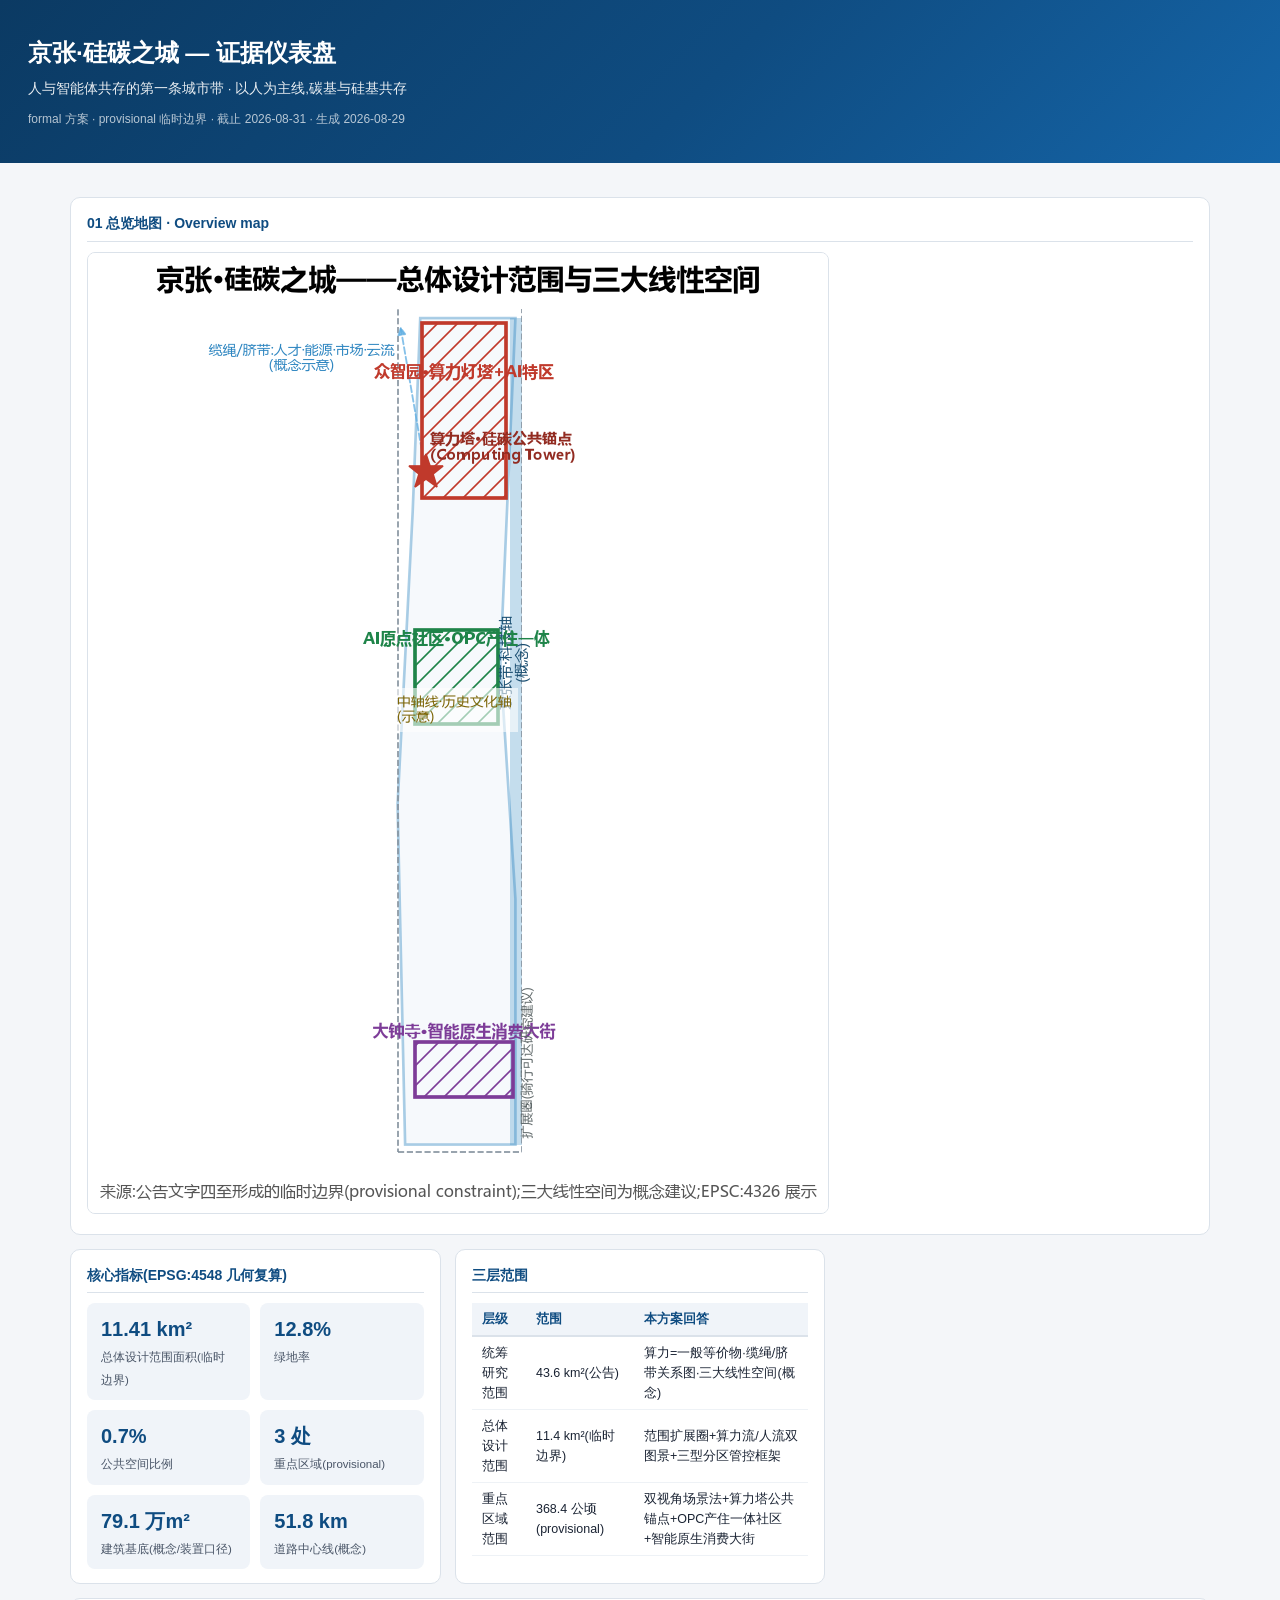
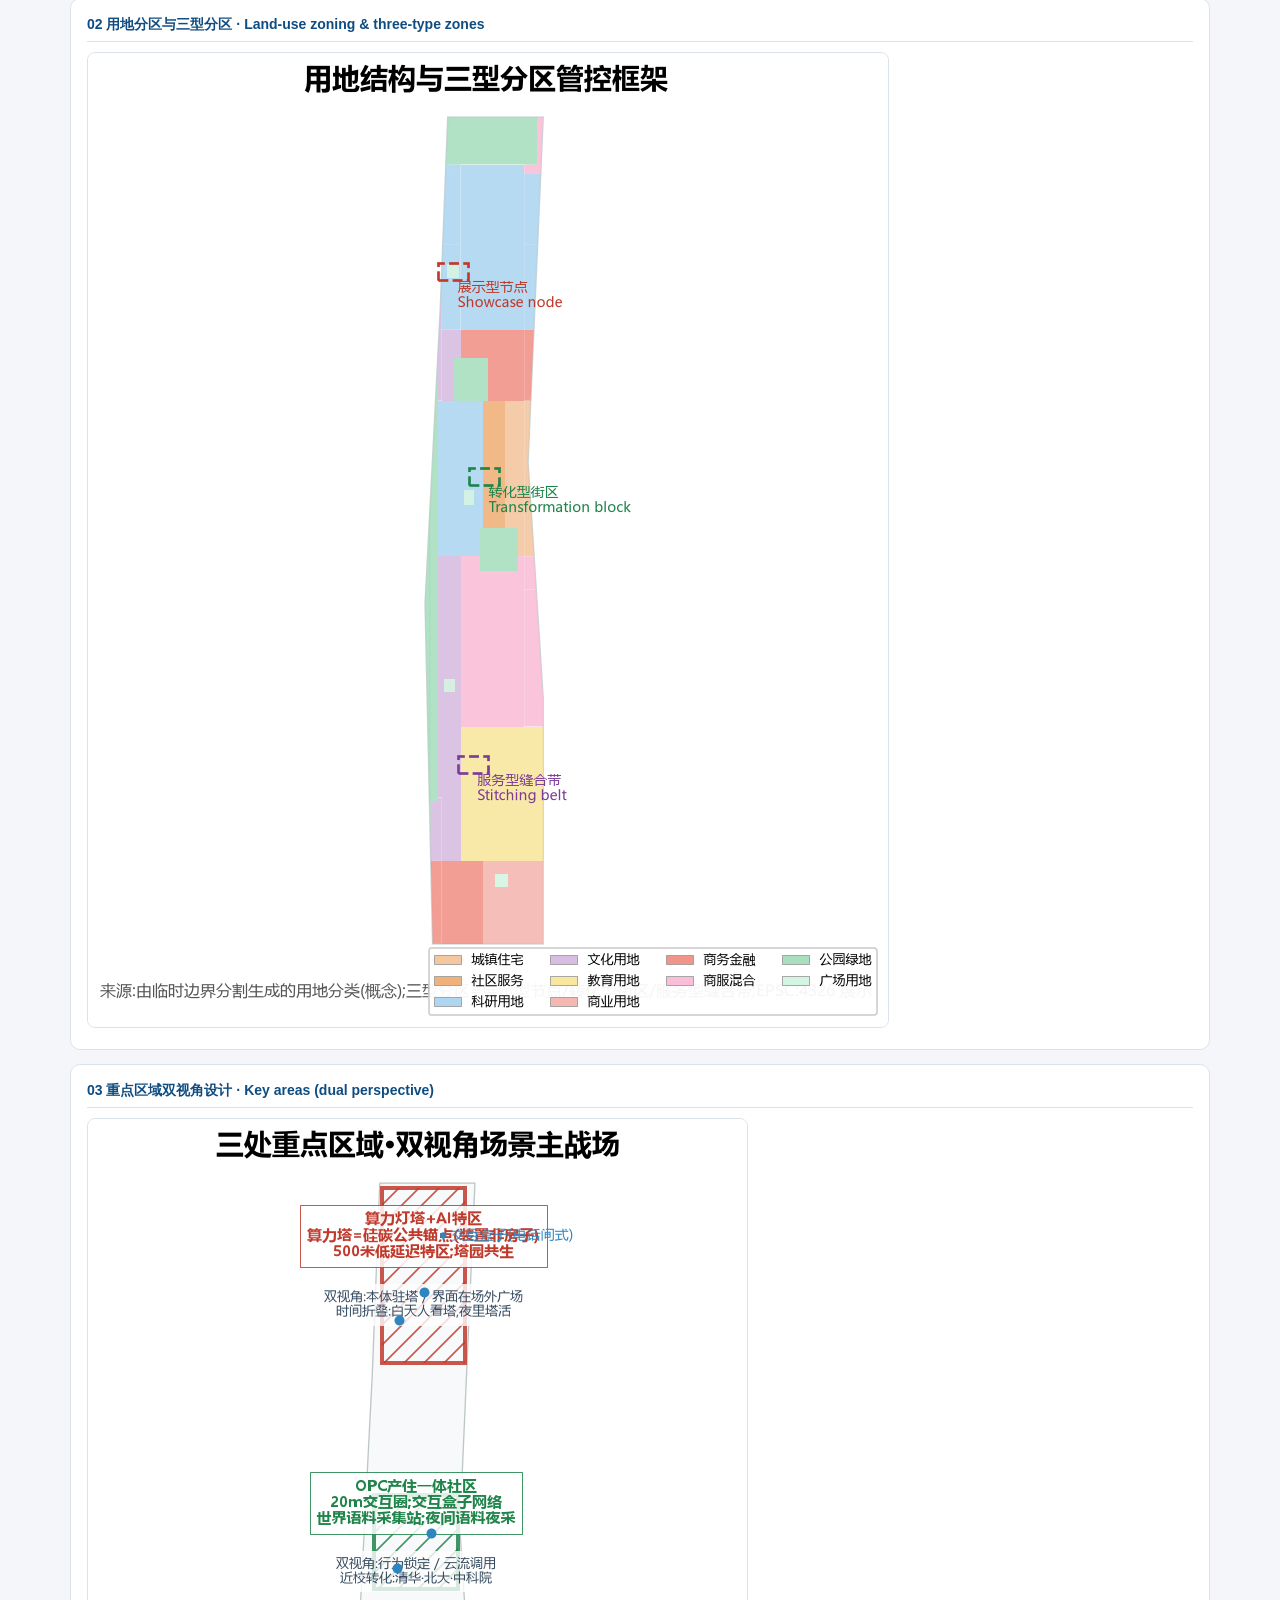
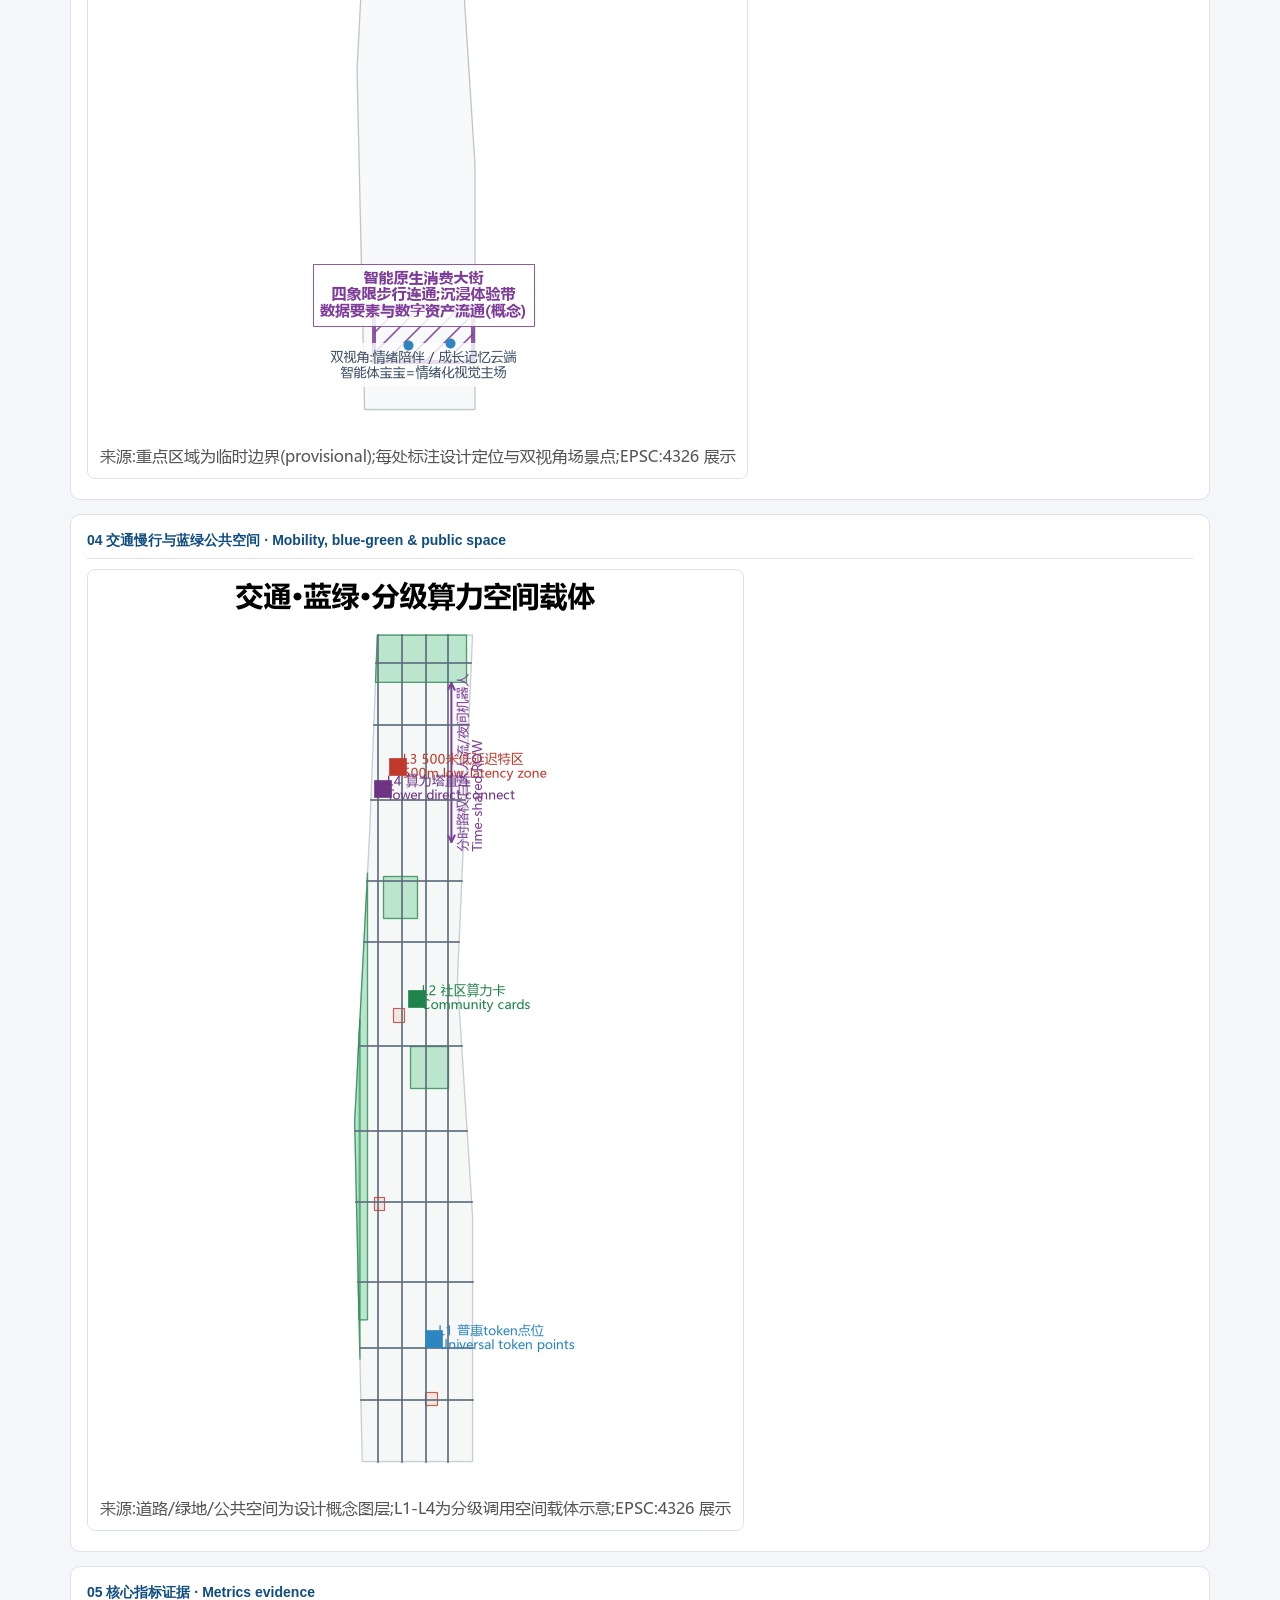
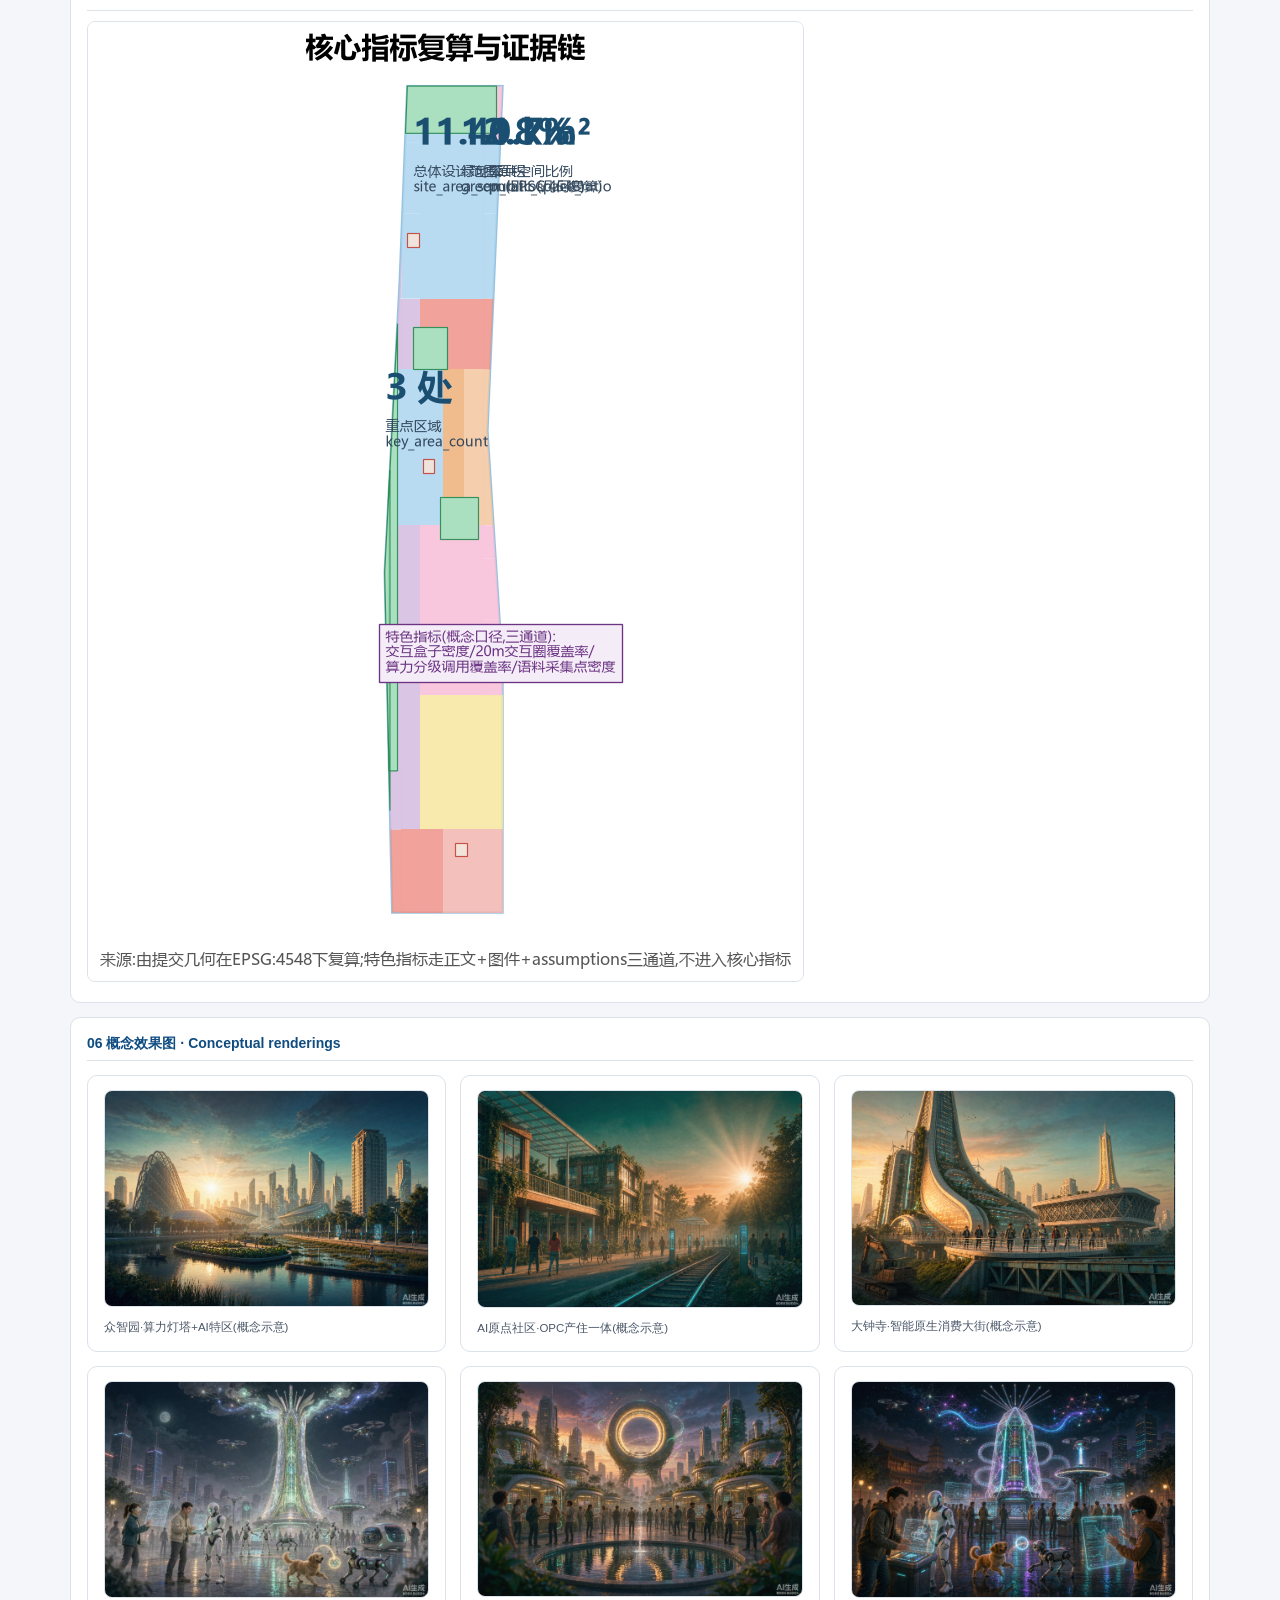
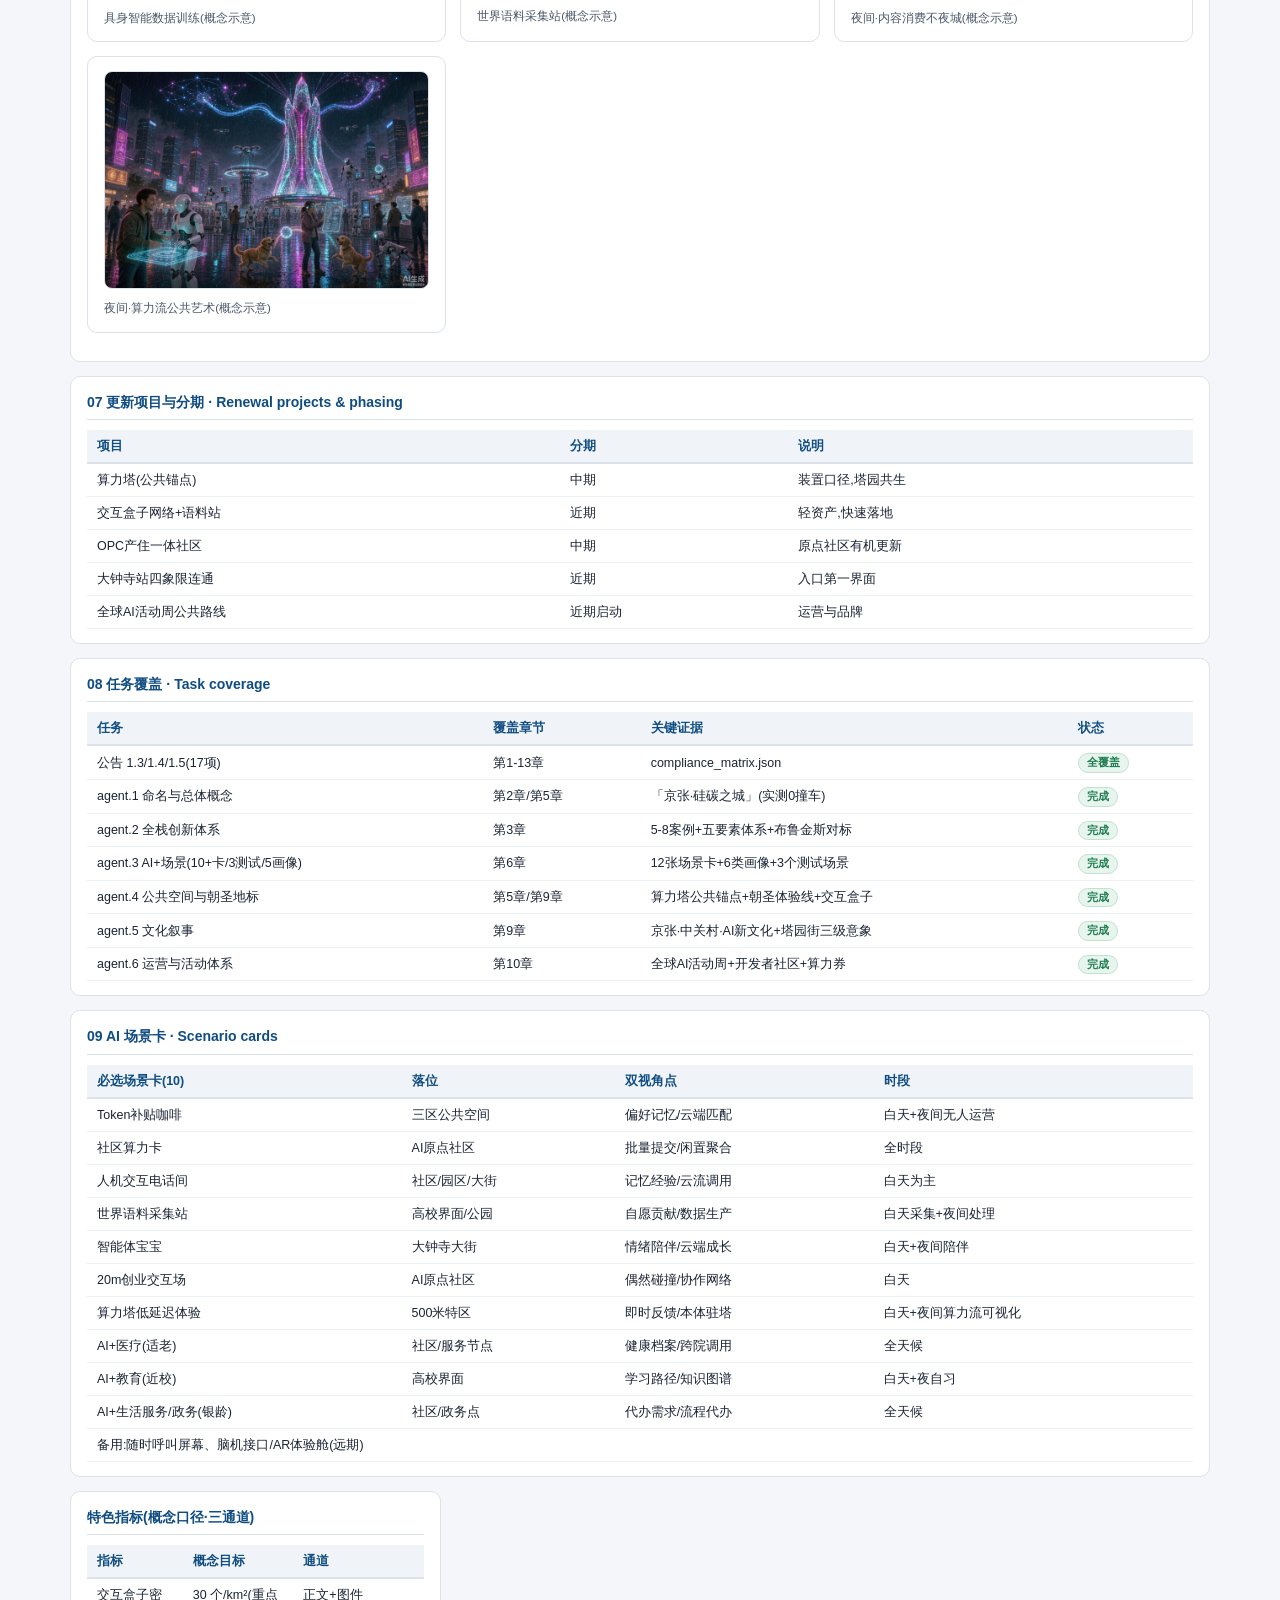
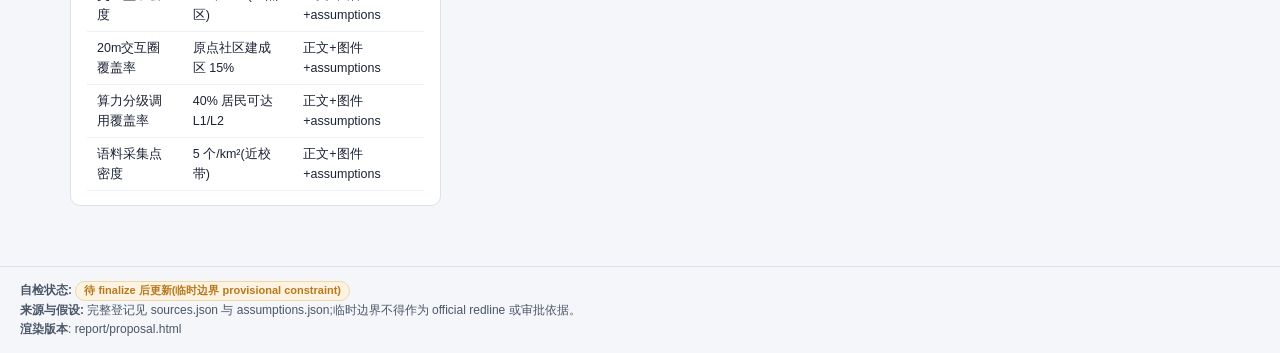
==== submissions/FAIR2026/jingzhang-silicon-carbon-city/visual/index.html @ 498e0ba4 "Submit jingzhang-silicon-carbon-city: 京张·硅碳之城 proposal package (formal, ready_for_review)" ====
<!DOCTYPE html>
<html lang="zh">
<head>
<meta charset="UTF-8">
<meta name="viewport" content="width=device-width, initial-scale=1.0">
<title>京张·硅碳之城 — 证据仪表盘</title>
<style>
:root{--ink:#1a2333;--soft:#4a5668;--brand:#0f4c81;--green:#1e7d4f;--amber:#b7791f;--red:#c0392b;--line:#dbe2ea;--bg:#f4f6f9}
*{box-sizing:border-box;margin:0;padding:0}
body{font-family:-apple-system,"PingFang SC","Microsoft YaHei","Segoe UI",sans-serif;color:var(--ink);background:var(--bg);line-height:1.6;font-size:14px}
header{background:linear-gradient(135deg,#0b3a63,#0f4c81 55%,#1565a8);color:#fff;padding:34px 28px}
header h1{font-size:24px;margin-bottom:6px}
header .sub{opacity:.9;font-size:13.5px}
header .meta{margin-top:10px;font-size:12px;opacity:.7}
.wrap{max-width:1180px;margin:0 auto;padding:20px}
.grid{display:grid;grid-template-columns:repeat(auto-fit,minmax(340px,1fr));gap:14px;margin:14px 0}
.card{background:#fff;border:1px solid var(--line);border-radius:10px;padding:14px 16px}
.card h3{font-size:14px;color:var(--brand);border-bottom:1px solid var(--line);padding-bottom:6px;margin-bottom:10px}
.stat{display:flex;flex-wrap:wrap;gap:10px}
.stat .s{background:#f0f4f9;border-radius:8px;padding:10px 14px;min-width:150px;flex:1}
.stat .s b{font-size:20px;color:var(--brand);display:block}
.stat .s span{font-size:11.5px;color:var(--soft)}
.full{grid-column:1/-1}
img{max-width:100%;border:1px solid var(--line);border-radius:8px}
table{border-collapse:collapse;width:100%;font-size:12.5px}
th{background:#f0f4f9;color:var(--brand);text-align:left;padding:6px 10px;border-bottom:2px solid var(--line)}
td{padding:6px 10px;border-bottom:1px solid #eef2f6}
.chip{display:inline-block;border-radius:999px;padding:0 8px;font-size:11px;font-weight:600}
.chip.ok{background:#e8f5ee;color:var(--green);border:1px solid #bfe3d0}
.chip.warn{background:#fdf3e0;color:var(--amber);border:1px solid #ecd9a8}
.chip.bad{background:#fdecea;color:var(--red);border:1px solid #f0c9c4}
footer{border-top:1px solid var(--line);margin-top:26px;padding:14px 20px;font-size:12px;color:var(--soft)}
@media(max-width:720px){.grid{grid-template-columns:1fr}}
</style>
</head>
<body>
<header>
  <h1>京张·硅碳之城 — 证据仪表盘</h1>
  <div class="sub">人与智能体共存的第一条城市带 · 以人为主线,碳基与硅基共存</div>
  <div class="meta">formal 方案 · provisional 临时边界 · 截止 2026-08-31 · 生成 2026-08-29</div>
</header>
<div class="wrap">
  <div class="grid">
    <div class="card full">
      <h3>01 总览地图 · Overview map</h3>
      <img src="../assets/figures/site-overview.png" alt="Site overview map">
    </div>
    
<div class="card">
  <h3>核心指标(EPSG:4548 几何复算)</h3>
  <div class="stat">
    <div class="s"><b data-metric="site_area_sqm" data-value="11412842.3">11.41 km²</b><span>总体设计范围面积(临时边界)</span></div>
    <div class="s"><b data-metric="green_ratio" data-value="0.1284">12.8%</b><span>绿地率</span></div>
    <div class="s"><b data-metric="public_space_ratio" data-value="0.0072">0.7%</b><span>公共空间比例</span></div>
    <div class="s"><b data-metric="key_area_count" data-value="3">3 处</b><span>重点区域(provisional)</span></div>
    <div class="s"><b data-metric="building_footprint_area_sqm" data-value="791038.7">79.1 万m²</b><span>建筑基底(概念/装置口径)</span></div>
    <div class="s"><b data-metric="road_total_length_m" data-value="51789.6">51.8 km</b><span>道路中心线(概念)</span></div>
  </div>
</div>
<div class="card">
  <h3>三层范围</h3>
  <table>
    <tr><th>层级</th><th>范围</th><th>本方案回答</th></tr>
    <tr><td>统筹研究范围</td><td>43.6 km²(公告)</td><td>算力=一般等价物·缆绳/脐带关系图·三大线性空间(概念)</td></tr>
    <tr><td>总体设计范围</td><td>11.4 km²(临时边界)</td><td>范围扩展圈+算力流/人流双图景+三型分区管控框架</td></tr>
    <tr><td>重点区域范围</td><td>368.4 公顷(provisional)</td><td>双视角场景法+算力塔公共锚点+OPC产住一体社区+智能原生消费大街</td></tr>
  </table>
</div>

    <div class="card full">
      <h3>02 用地分区与三型分区 · Land-use zoning &amp; three-type zones</h3>
      <img src="../assets/figures/land-use-structure.png" alt="Land use structure">
    </div>
    <div class="card full">
      <h3>03 重点区域双视角设计 · Key areas (dual perspective)</h3>
      <img src="../assets/figures/key-areas.png" alt="Key areas">
    </div>
    <div class="card full">
      <h3>04 交通慢行与蓝绿公共空间 · Mobility, blue-green &amp; public space</h3>
      <img src="../assets/figures/mobility-bluegreen.png" alt="Mobility and blue-green network">
    </div>
    <div class="card full">
      <h3>05 核心指标证据 · Metrics evidence</h3>
      <img src="../assets/figures/metrics-evidence.png" alt="Metrics evidence">
    </div>
    <div class="card full">
      <h3>06 概念效果图 · Conceptual renderings</h3>
      <div class="grid">
        <div class="card"><img src="../assets/media/fig-ch5-zhongzhiyuan.png" alt="Zhongzhiyuan conceptual rendering"><p style="font-size:11.5px;color:#4a5668;margin-top:4px">众智园·算力灯塔+AI特区(概念示意)</p></div>
        <div class="card"><img src="../assets/media/fig-ch5-origin-community.png" alt="AI Origin community conceptual rendering"><p style="font-size:11.5px;color:#4a5668;margin-top:4px">AI原点社区·OPC产住一体(概念示意)</p></div>
        <div class="card"><img src="../assets/media/fig-ch5-dazhongsi.png" alt="Dazhongsi conceptual rendering"><p style="font-size:11.5px;color:#4a5668;margin-top:4px">大钟寺·智能原生消费大街(概念示意)</p></div>
        <div class="card"><img src="../assets/media/fig-ch6-embodied-training.jpg" alt="Embodied-intelligence training scenario"><p style="font-size:11.5px;color:#4a5668;margin-top:4px">具身智能数据训练(概念示意)</p></div>
        <div class="card"><img src="../assets/media/fig-ch6-corpus-station.png" alt="Corpus collection station scenario"><p style="font-size:11.5px;color:#4a5668;margin-top:4px">世界语料采集站(概念示意)</p></div>
        <div class="card"><img src="../assets/media/fig-ch9-night-01.png" alt="Night scene 1"><p style="font-size:11.5px;color:#4a5668;margin-top:4px">夜间·内容消费不夜城(概念示意)</p></div>
        <div class="card"><img src="../assets/media/fig-ch9-night-02.png" alt="Night scene 2"><p style="font-size:11.5px;color:#4a5668;margin-top:4px">夜间·算力流公共艺术(概念示意)</p></div>
      </div>
    </div>
    <div class="card full">
      <h3>07 更新项目与分期 · Renewal projects &amp; phasing</h3>
      <table>
        <tr><th>项目</th><th>分期</th><th>说明</th></tr>
        <tr><td>算力塔(公共锚点)</td><td>中期</td><td>装置口径,塔园共生</td></tr>
        <tr><td>交互盒子网络+语料站</td><td>近期</td><td>轻资产,快速落地</td></tr>
        <tr><td>OPC产住一体社区</td><td>中期</td><td>原点社区有机更新</td></tr>
        <tr><td>大钟寺站四象限连通</td><td>近期</td><td>入口第一界面</td></tr>
        <tr><td>全球AI活动周公共路线</td><td>近期启动</td><td>运营与品牌</td></tr>
      </table>
    </div>
    <div class="card full">
      <h3>08 任务覆盖 · Task coverage</h3>
      <table>
<tr><th>任务</th><th>覆盖章节</th><th>关键证据</th><th>状态</th></tr>
<tr><td>公告 1.3/1.4/1.5(17项)</td><td>第1-13章</td><td>compliance_matrix.json</td><td><span class="chip ok">全覆盖</span></td></tr>
<tr><td>agent.1 命名与总体概念</td><td>第2章/第5章</td><td>「京张·硅碳之城」(实测0撞车)</td><td><span class="chip ok">完成</span></td></tr>
<tr><td>agent.2 全栈创新体系</td><td>第3章</td><td>5-8案例+五要素体系+布鲁金斯对标</td><td><span class="chip ok">完成</span></td></tr>
<tr><td>agent.3 AI+场景(10+卡/3测试/5画像)</td><td>第6章</td><td>12张场景卡+6类画像+3个测试场景</td><td><span class="chip ok">完成</span></td></tr>
<tr><td>agent.4 公共空间与朝圣地标</td><td>第5章/第9章</td><td>算力塔公共锚点+朝圣体验线+交互盒子</td><td><span class="chip ok">完成</span></td></tr>
<tr><td>agent.5 文化叙事</td><td>第9章</td><td>京张·中关村·AI新文化+塔园街三级意象</td><td><span class="chip ok">完成</span></td></tr>
<tr><td>agent.6 运营与活动体系</td><td>第10章</td><td>全球AI活动周+开发者社区+算力券</td><td><span class="chip ok">完成</span></td></tr>
</table>
    </div>
    <div class="card full">
      <h3>09 AI 场景卡 · Scenario cards</h3>
      <table>
<tr><th>必选场景卡(10)</th><th>落位</th><th>双视角点</th><th>时段</th></tr>
<tr><td>Token补贴咖啡</td><td>三区公共空间</td><td>偏好记忆/云端匹配</td><td>白天+夜间无人运营</td></tr>
<tr><td>社区算力卡</td><td>AI原点社区</td><td>批量提交/闲置聚合</td><td>全时段</td></tr>
<tr><td>人机交互电话间</td><td>社区/园区/大街</td><td>记忆经验/云流调用</td><td>白天为主</td></tr>
<tr><td>世界语料采集站</td><td>高校界面/公园</td><td>自愿贡献/数据生产</td><td>白天采集+夜间处理</td></tr>
<tr><td>智能体宝宝</td><td>大钟寺大街</td><td>情绪陪伴/云端成长</td><td>白天+夜间陪伴</td></tr>
<tr><td>20m创业交互场</td><td>AI原点社区</td><td>偶然碰撞/协作网络</td><td>白天</td></tr>
<tr><td>算力塔低延迟体验</td><td>500米特区</td><td>即时反馈/本体驻塔</td><td>白天+夜间算力流可视化</td></tr>
<tr><td>AI+医疗(适老)</td><td>社区/服务节点</td><td>健康档案/跨院调用</td><td>全天候</td></tr>
<tr><td>AI+教育(近校)</td><td>高校界面</td><td>学习路径/知识图谱</td><td>白天+夜自习</td></tr>
<tr><td>AI+生活服务/政务(银龄)</td><td>社区/政务点</td><td>代办需求/流程代办</td><td>全天候</td></tr>
<tr><td colspan="4">备用:随时呼叫屏幕、脑机接口/AR体验舱(远期)</td></tr>
</table>
    </div>
    <div class="card">
<h3>特色指标(概念口径·三通道)</h3>
<table>
<tr><th>指标</th><th>概念目标</th><th>通道</th></tr>
<tr><td>交互盒子密度</td><td>30 个/km²(重点区)</td><td>正文+图件+assumptions</td></tr>
<tr><td>20m交互圈覆盖率</td><td>原点社区建成区 15%</td><td>正文+图件+assumptions</td></tr>
<tr><td>算力分级调用覆盖率</td><td>40% 居民可达 L1/L2</td><td>正文+图件+assumptions</td></tr>
<tr><td>语料采集点密度</td><td>5 个/km²(近校带)</td><td>正文+图件+assumptions</td></tr>
</table>
</div>
  </div>
</div>
<footer>
  <strong>自检状态:</strong> <span class="chip warn">待 finalize 后更新(临时边界 provisional constraint)</span><br>
  <strong>来源与假设:</strong> 完整登记见 sources.json 与 assumptions.json;临时边界不得作为 official redline 或审批依据。<br>
  <strong>渲染版本</strong>: report/proposal.html
</footer>
</body>
</html>
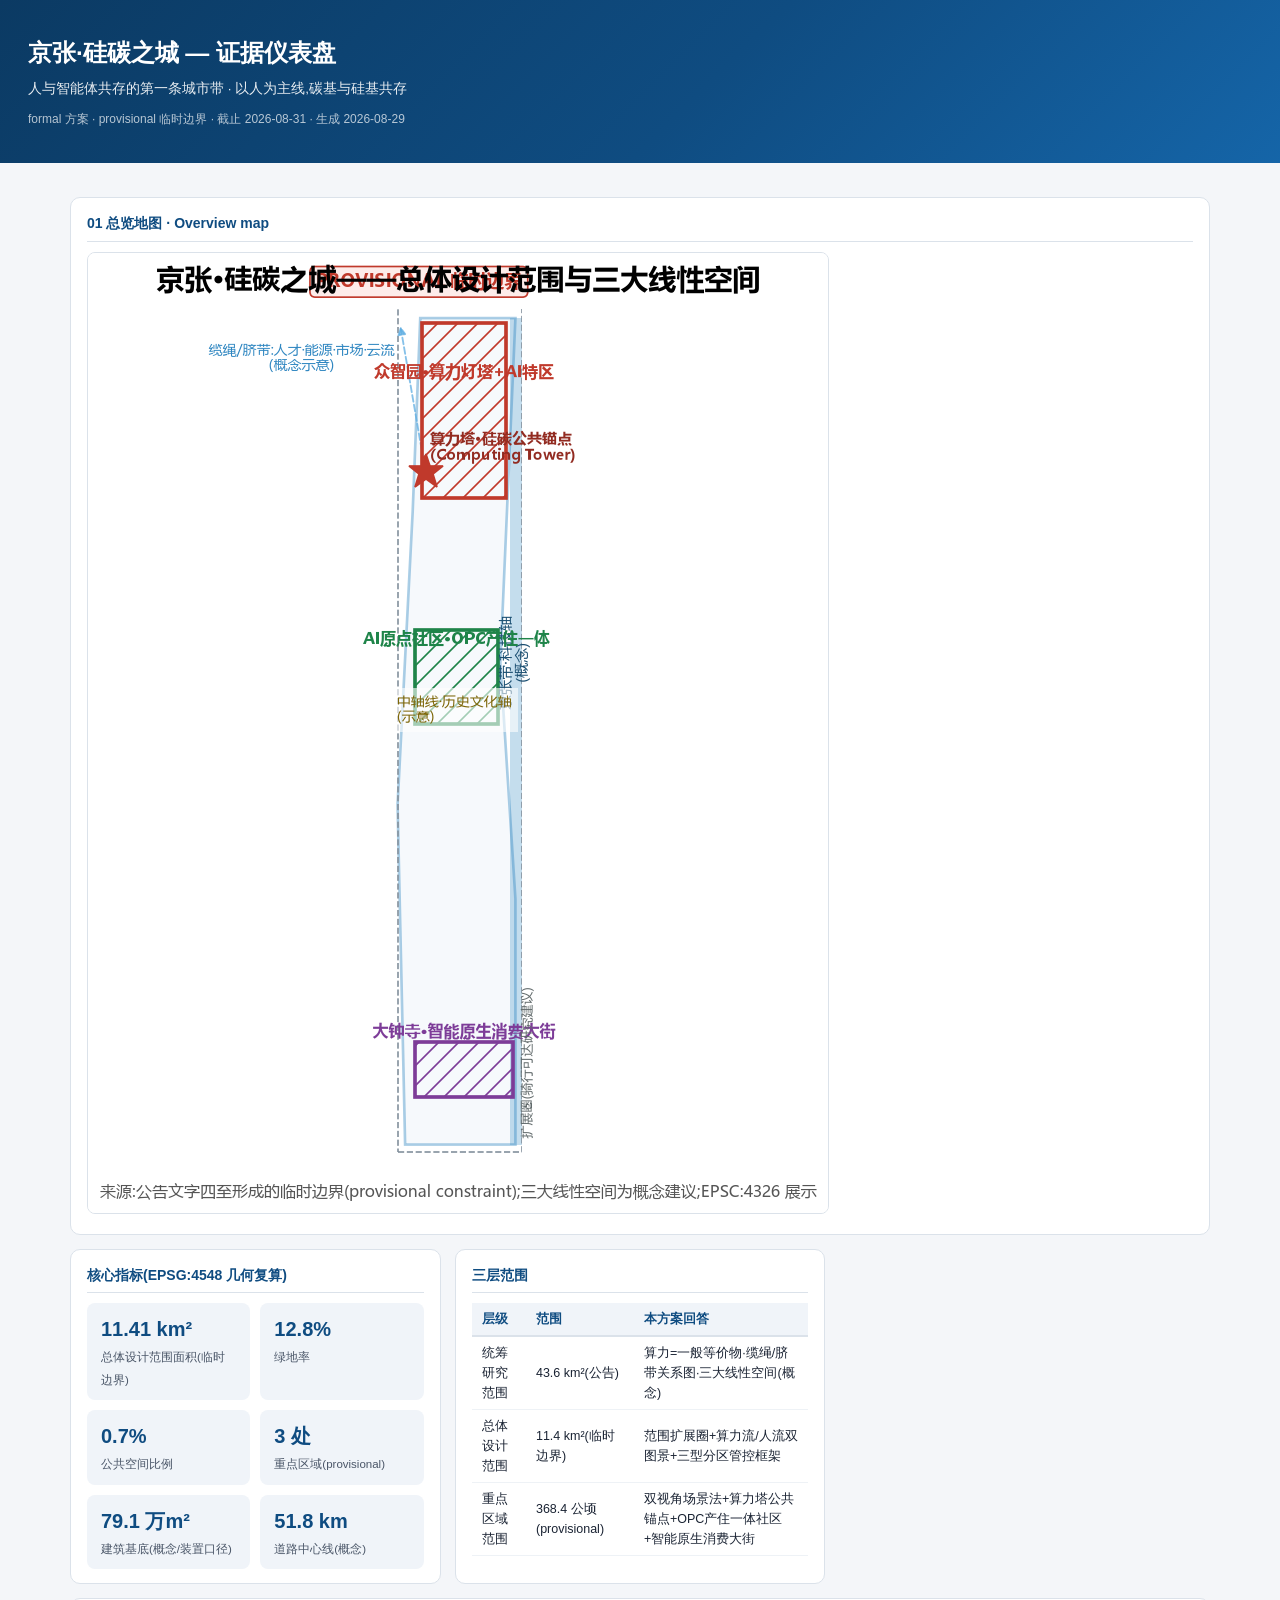
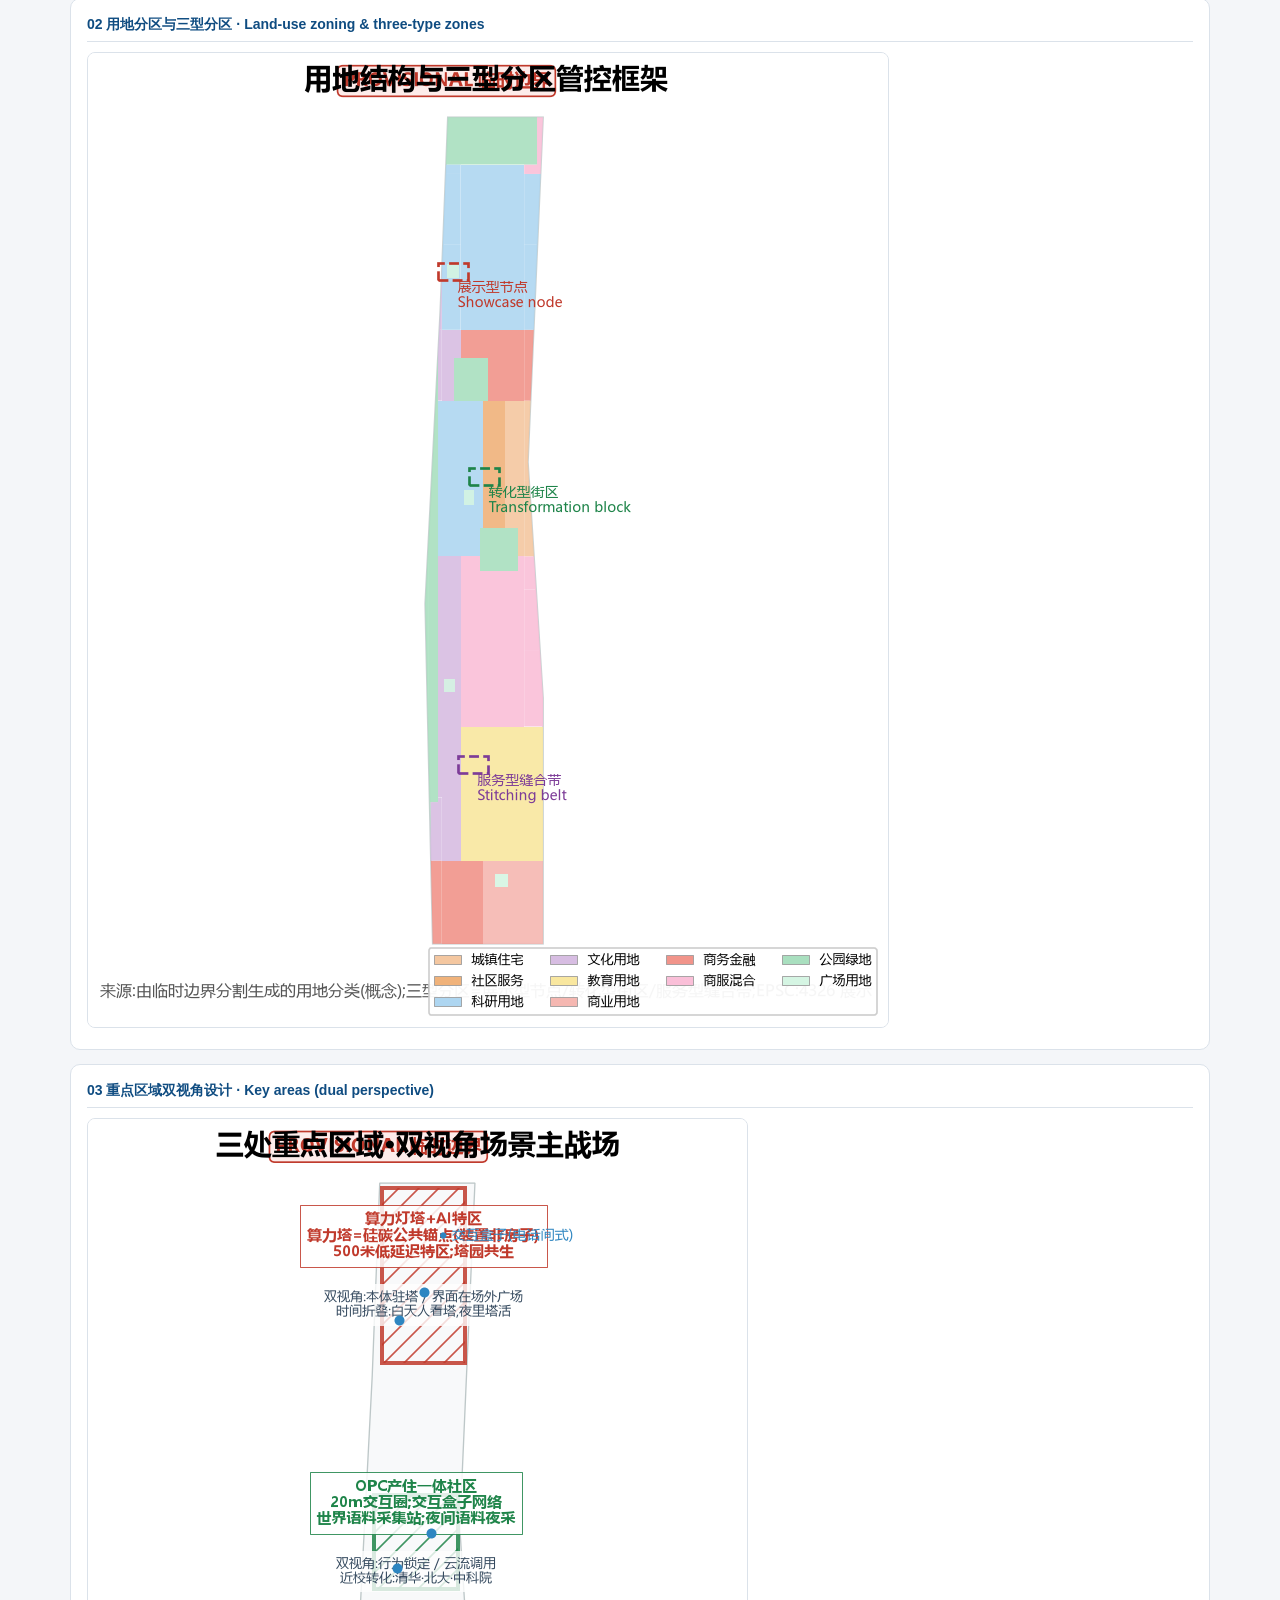
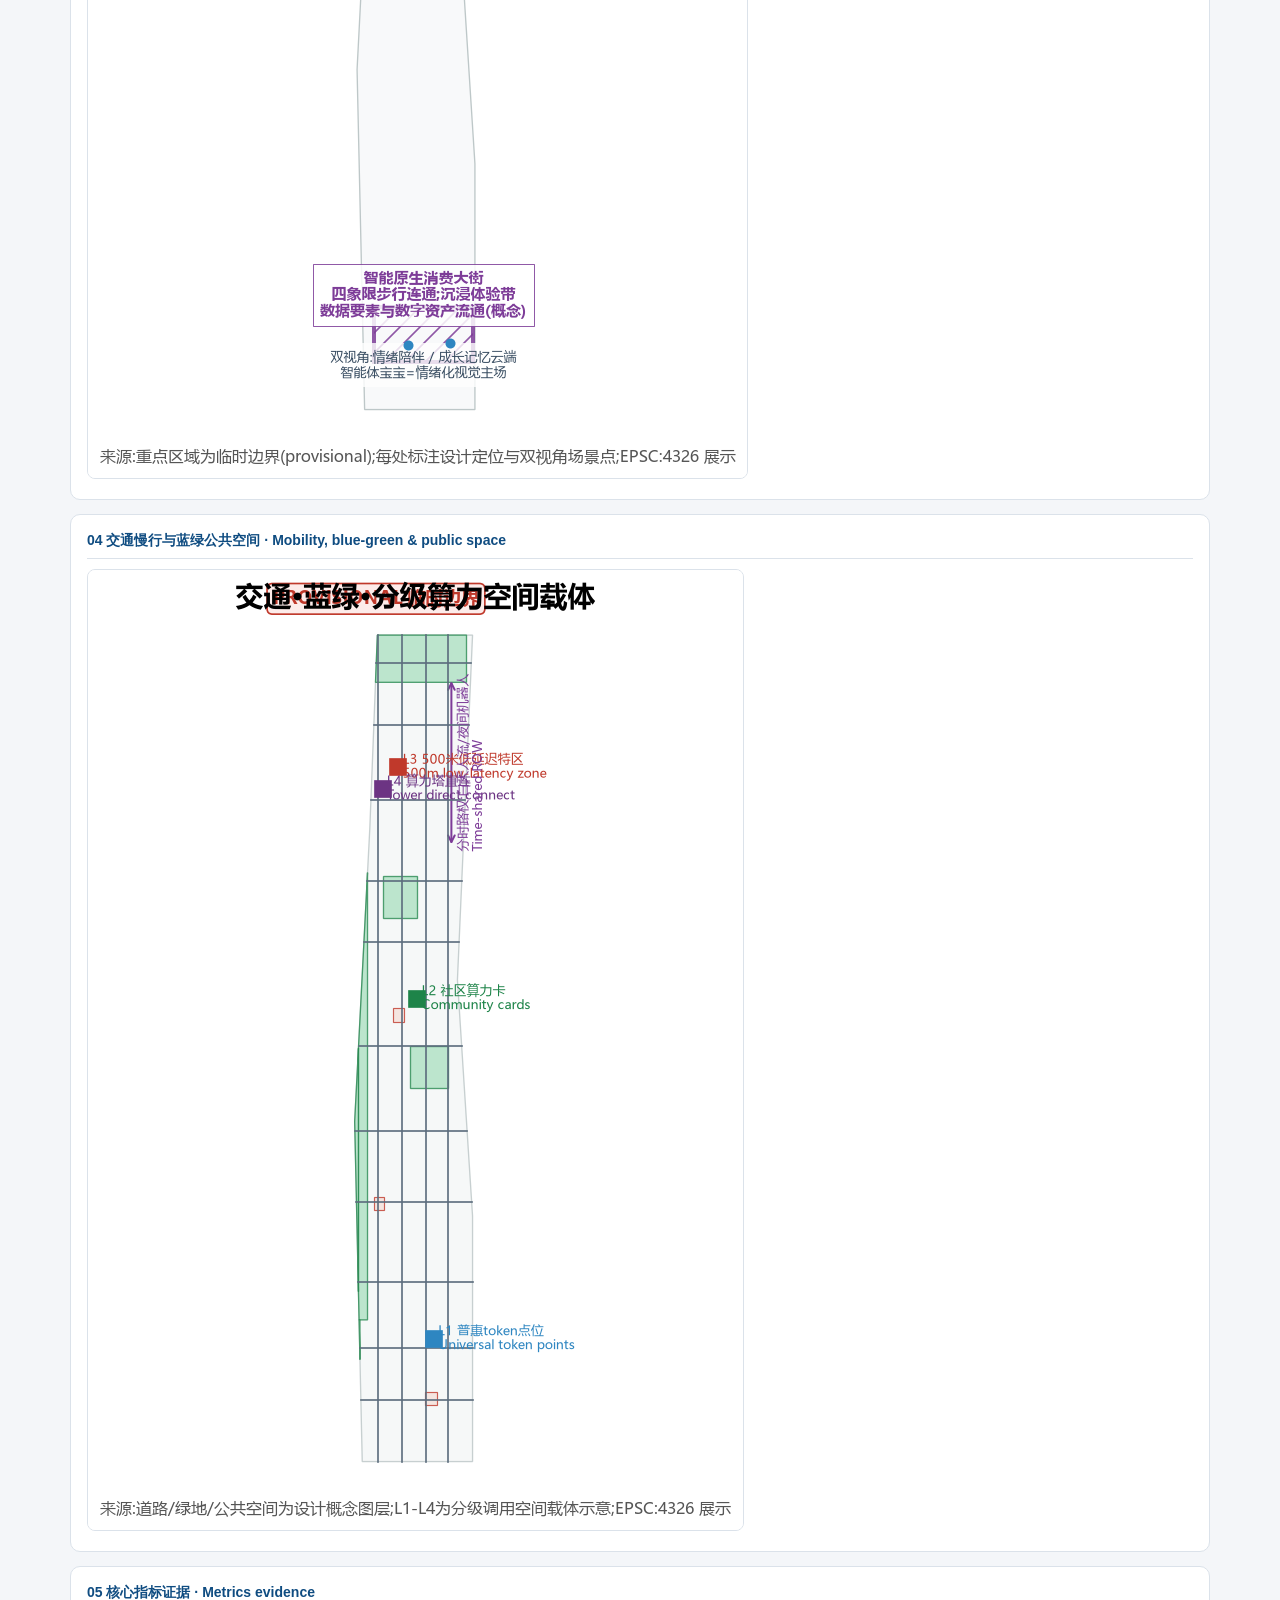
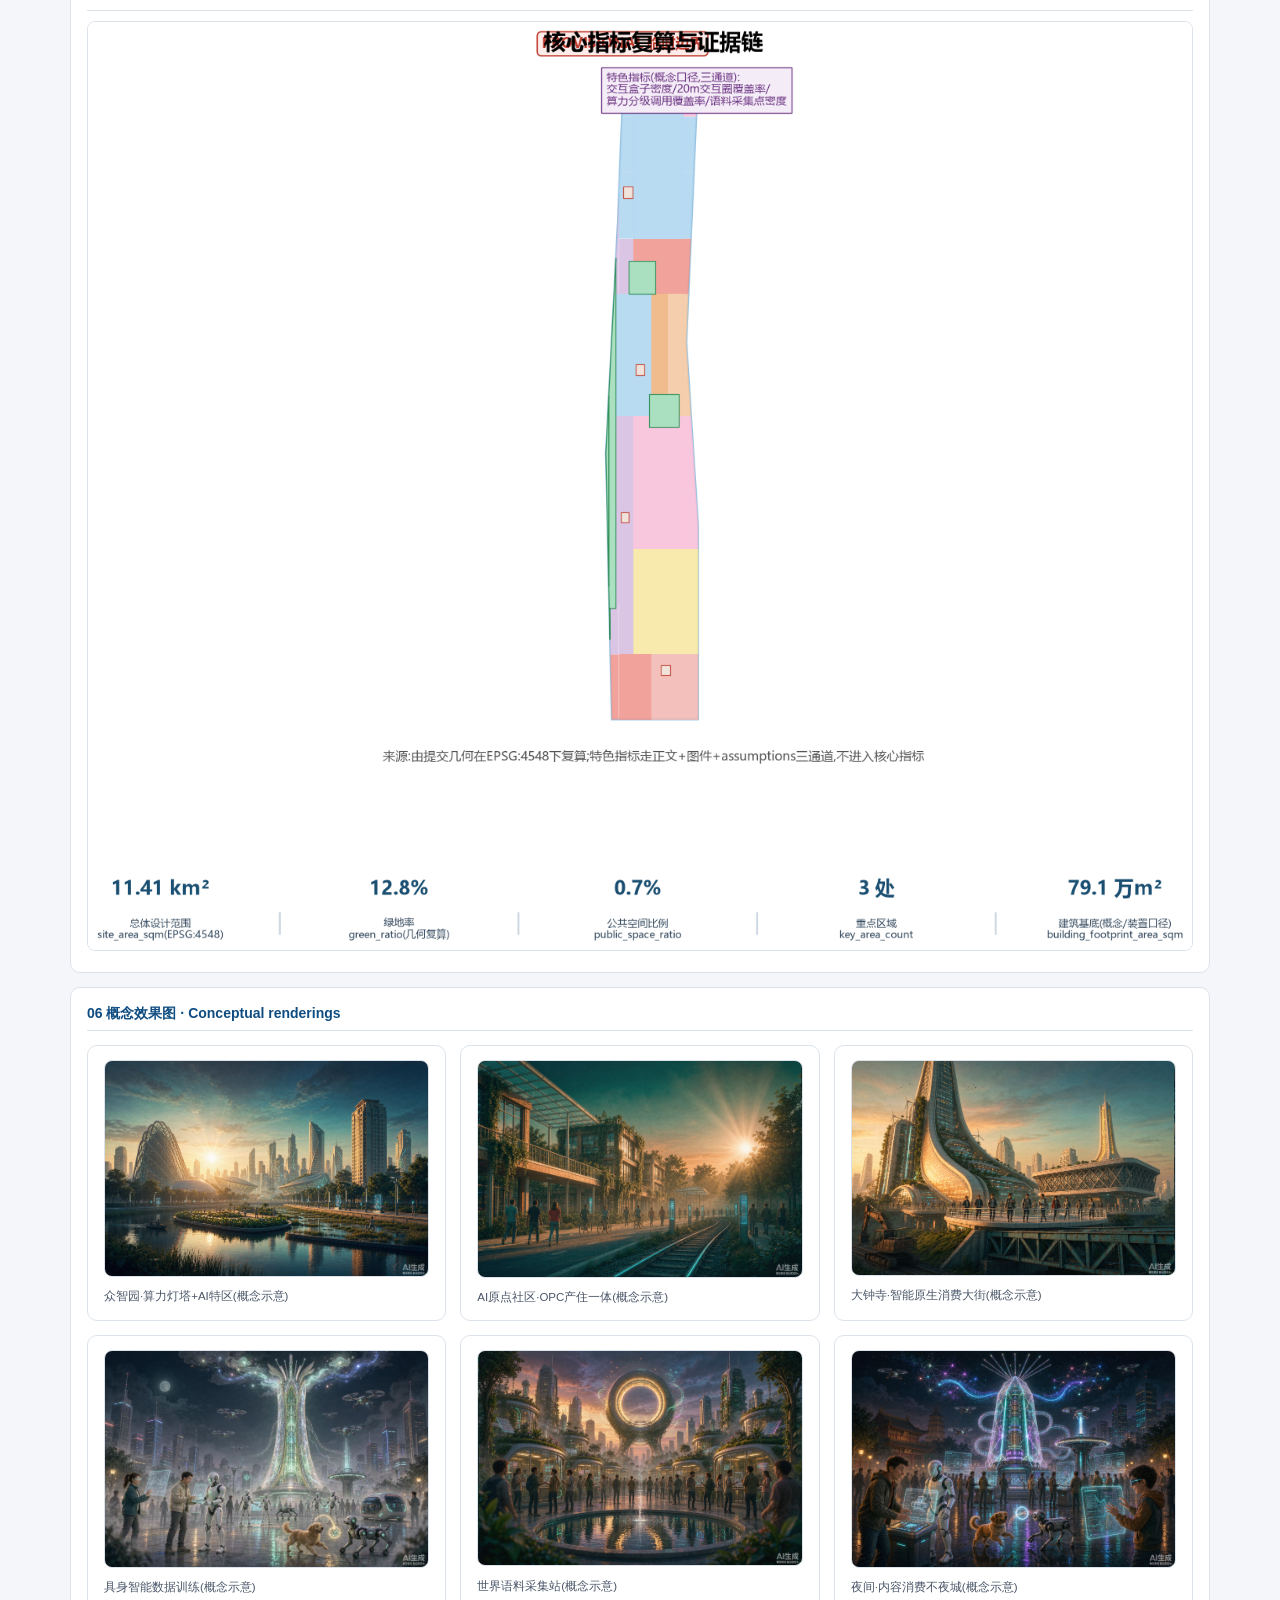
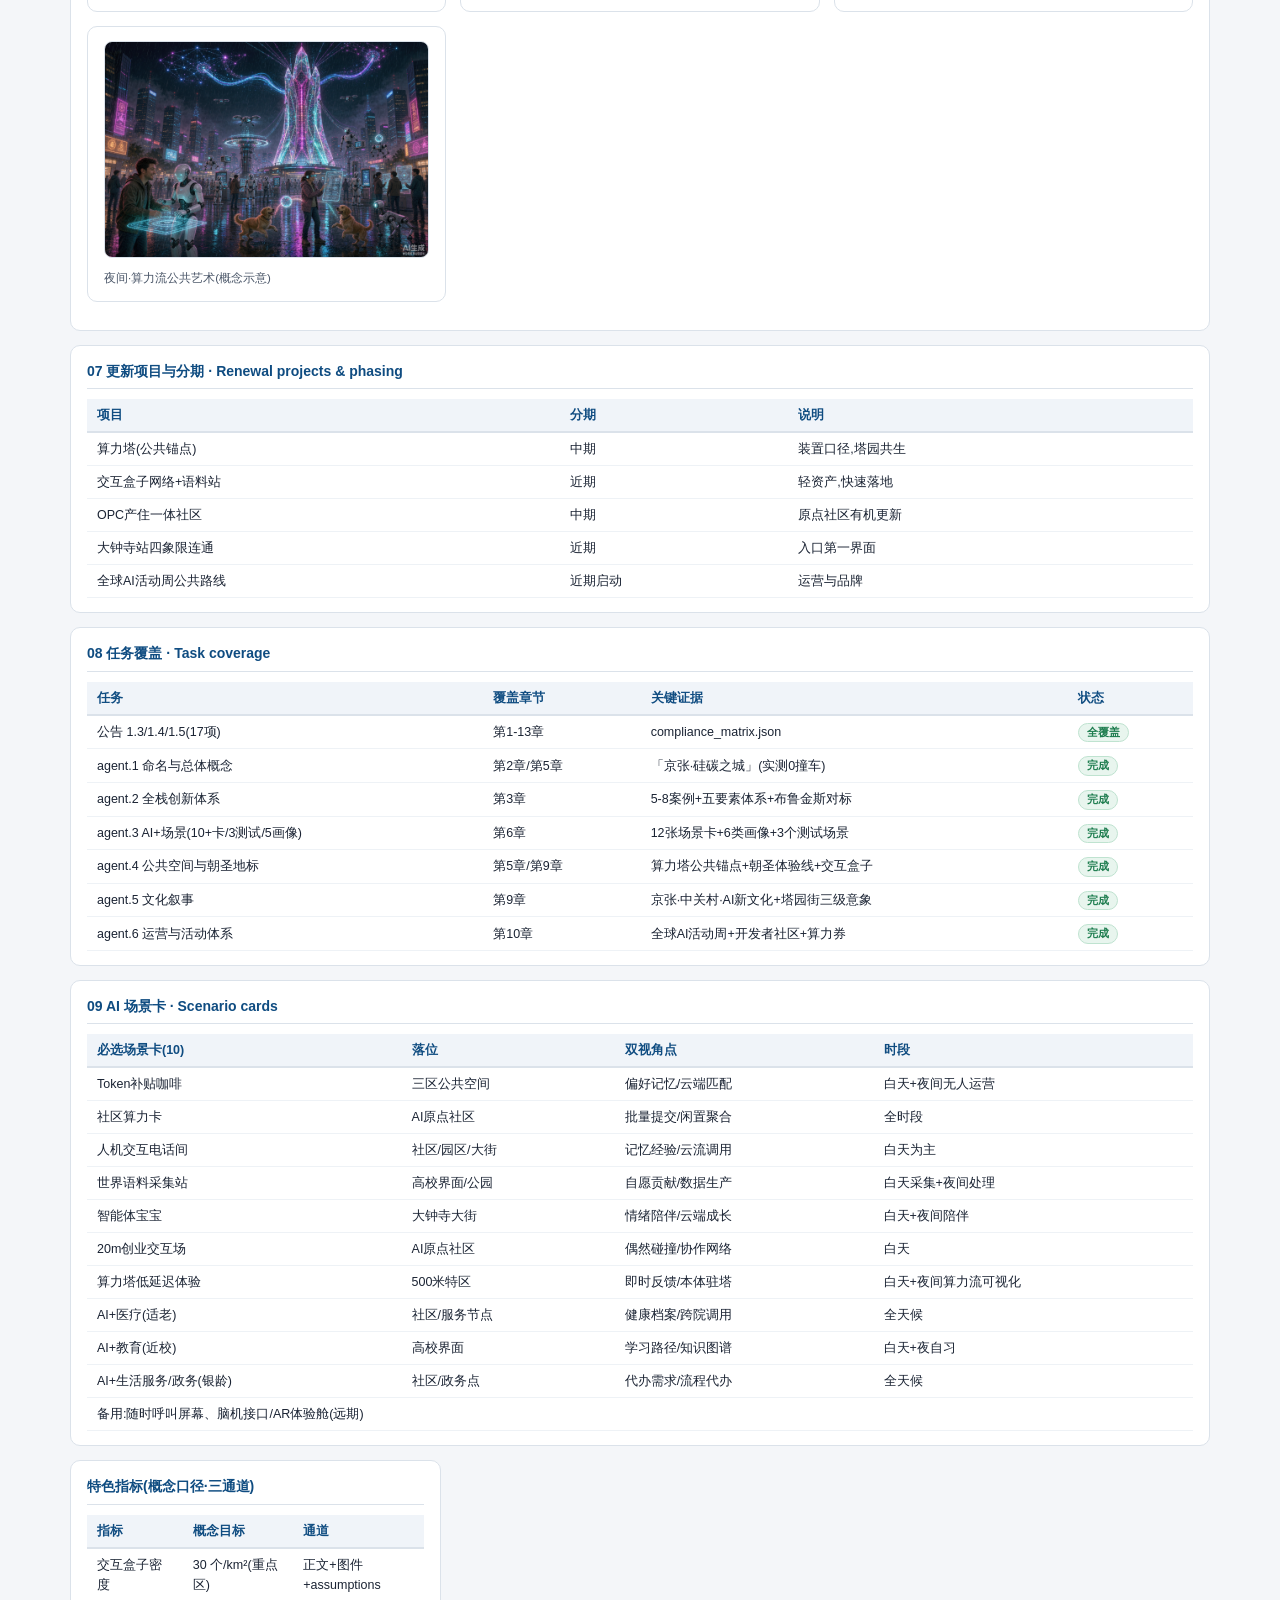
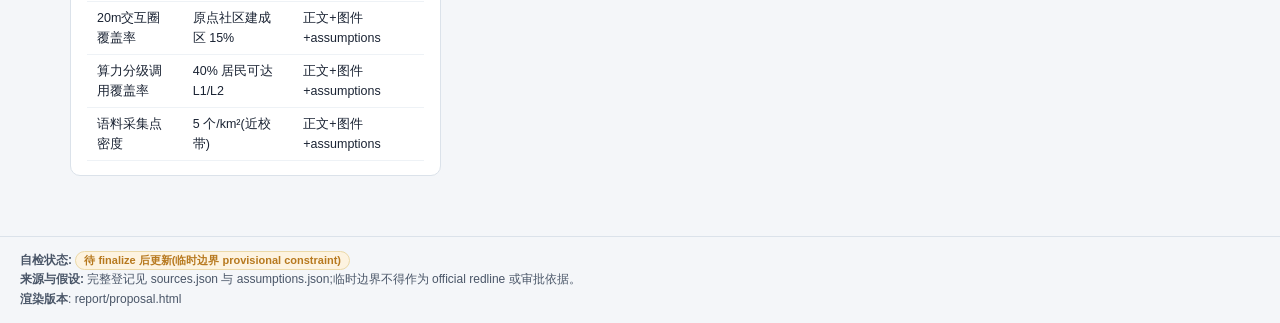
==== commit 0090ae7d: "Address review: unify building metrics, soften definitive claims, add scenario/public-interest/respo" ====
--- a/submissions/FAIR2026/jingzhang-silicon-carbon-city/visual/index.html
+++ b/submissions/FAIR2026/jingzhang-silicon-carbon-city/visual/index.html
@@ -7,7 +7,7 @@
 <style>
 :root{--ink:#1a2333;--soft:#4a5668;--brand:#0f4c81;--green:#1e7d4f;--amber:#b7791f;--red:#c0392b;--line:#dbe2ea;--bg:#f4f6f9}
 *{box-sizing:border-box;margin:0;padding:0}
-body{font-family:-apple-system,"PingFang SC","Microsoft YaHei","Segoe UI",sans-serif;color:var(--ink);background:var(--bg);line-height:1.6;font-size:14px}
+body{font-family:-apple-system,BlinkMacSystemFont,"PingFang SC","Microsoft YaHei","Noto Sans CJK SC","Segoe UI",sans-serif;color:var(--ink);background:var(--bg);line-height:1.6;font-size:14px}
 header{background:linear-gradient(135deg,#0b3a63,#0f4c81 55%,#1565a8);color:#fff;padding:34px 28px}
 header h1{font-size:24px;margin-bottom:6px}
 header .sub{opacity:.9;font-size:13.5px}
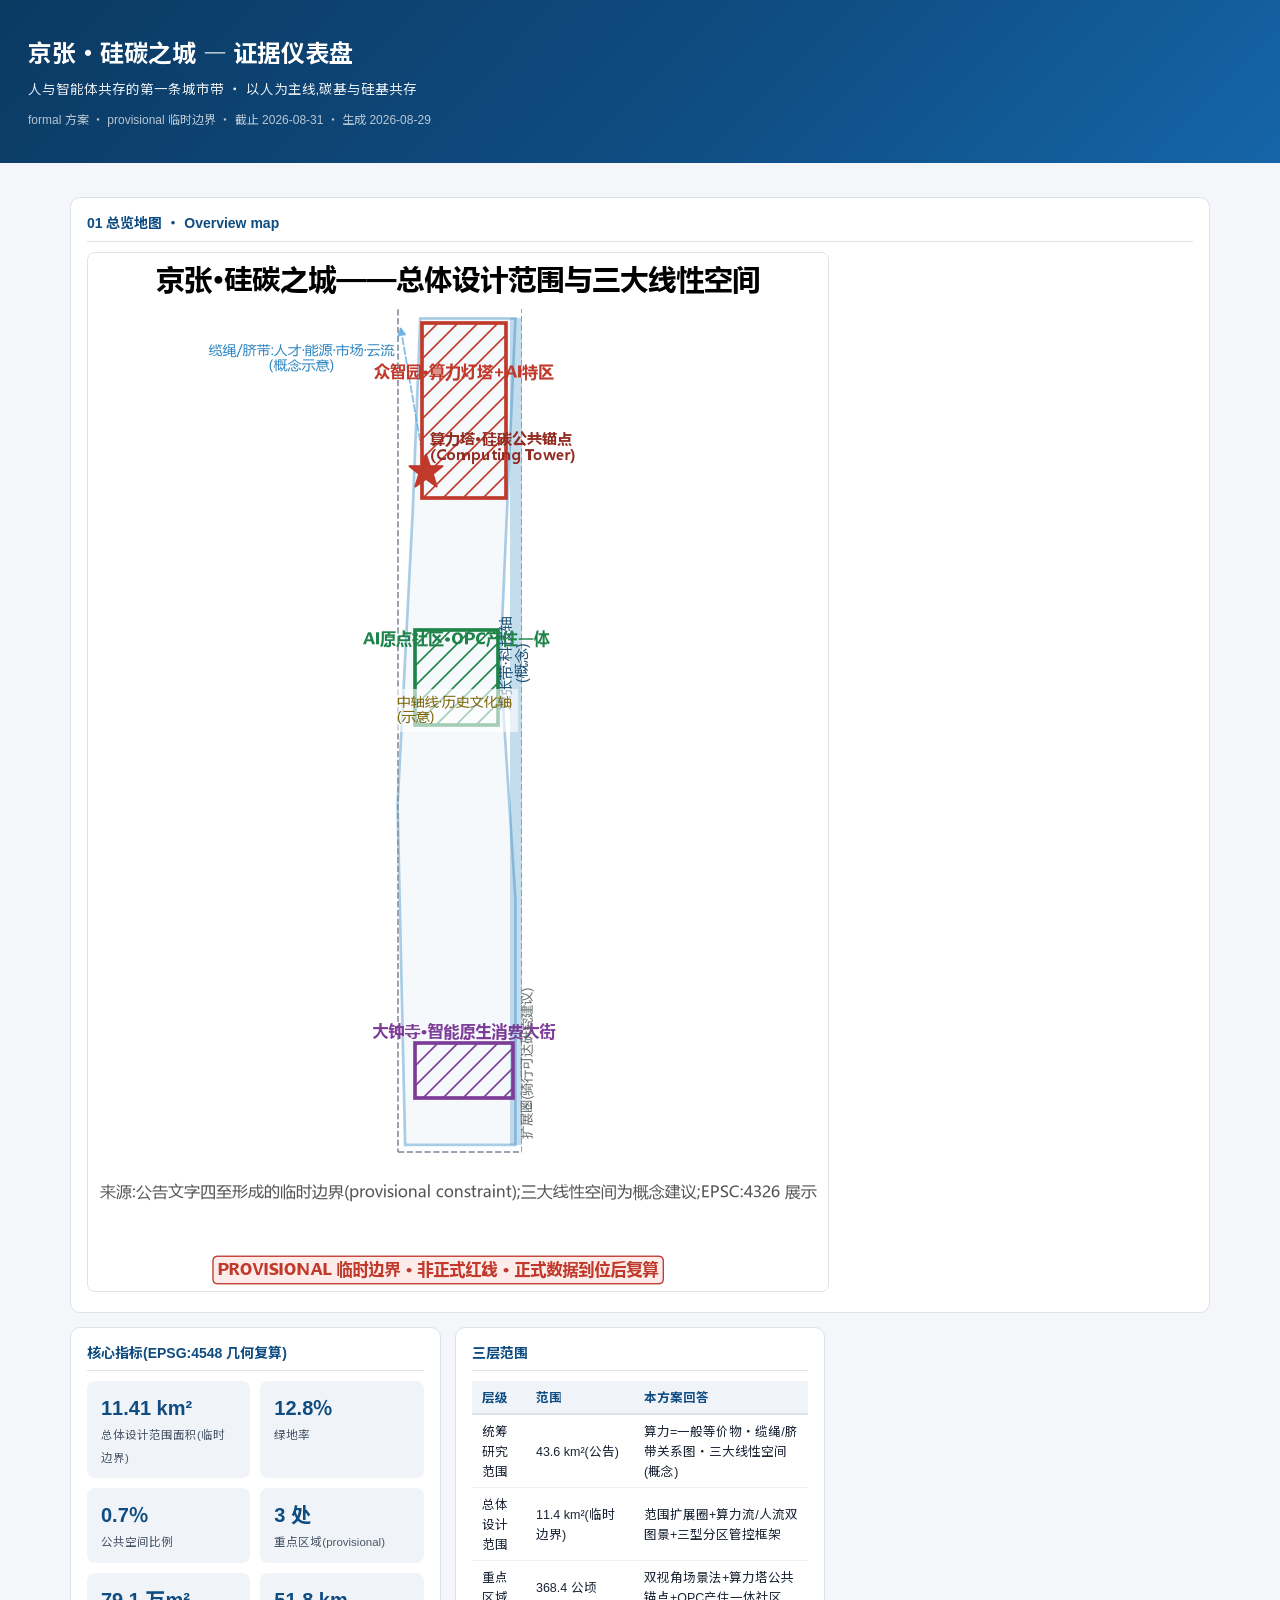
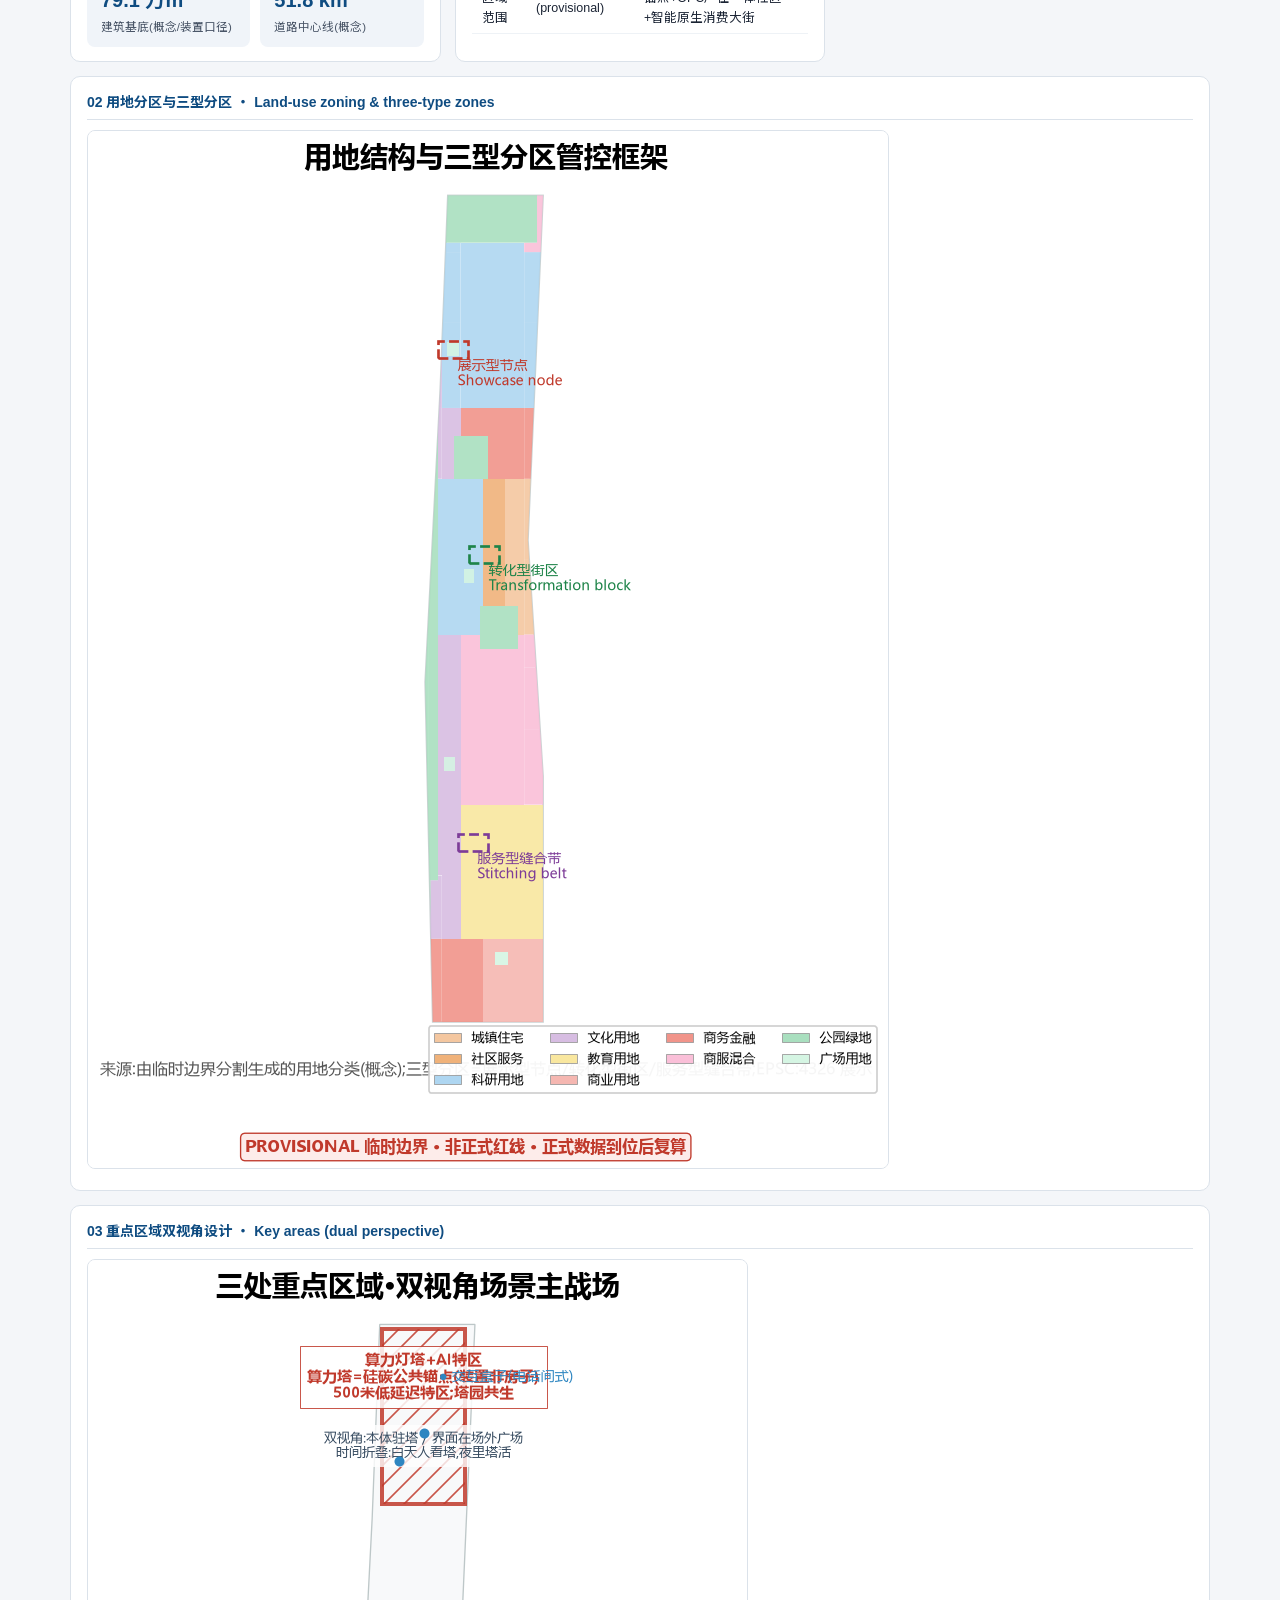
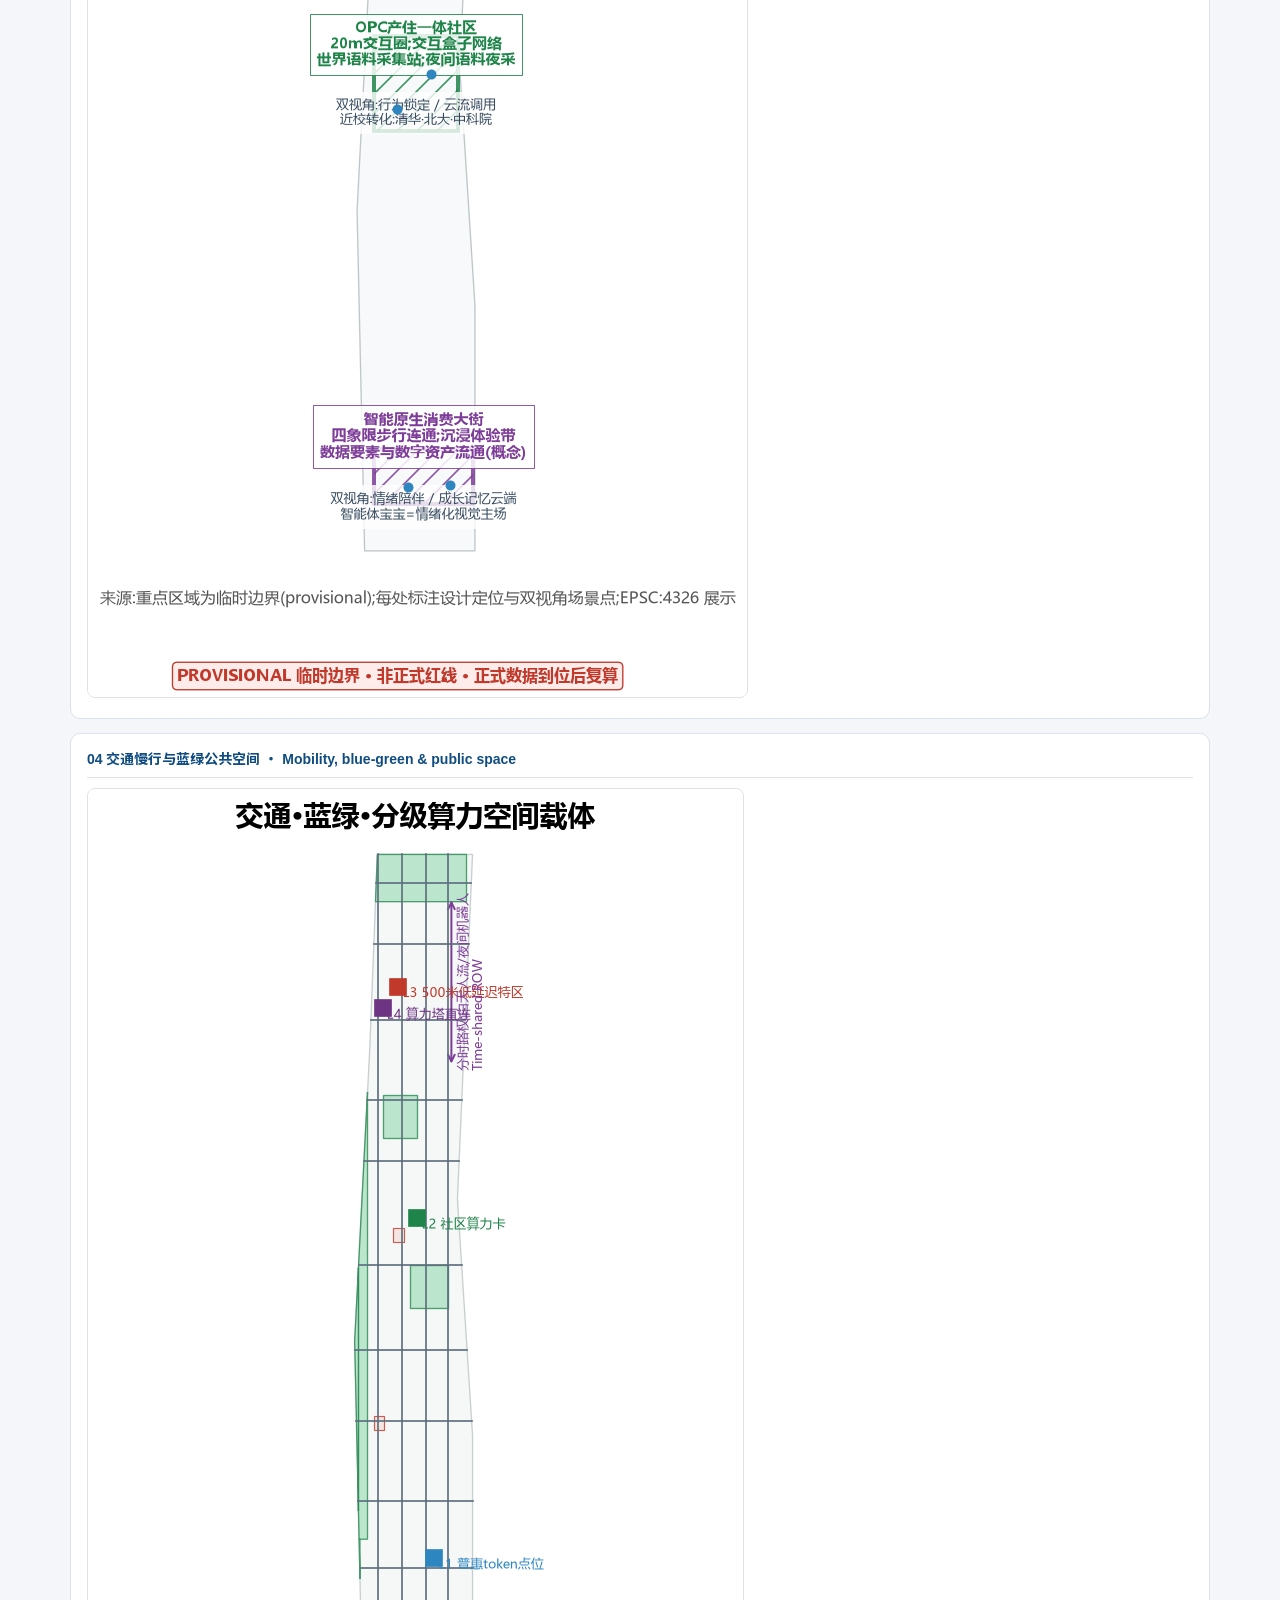
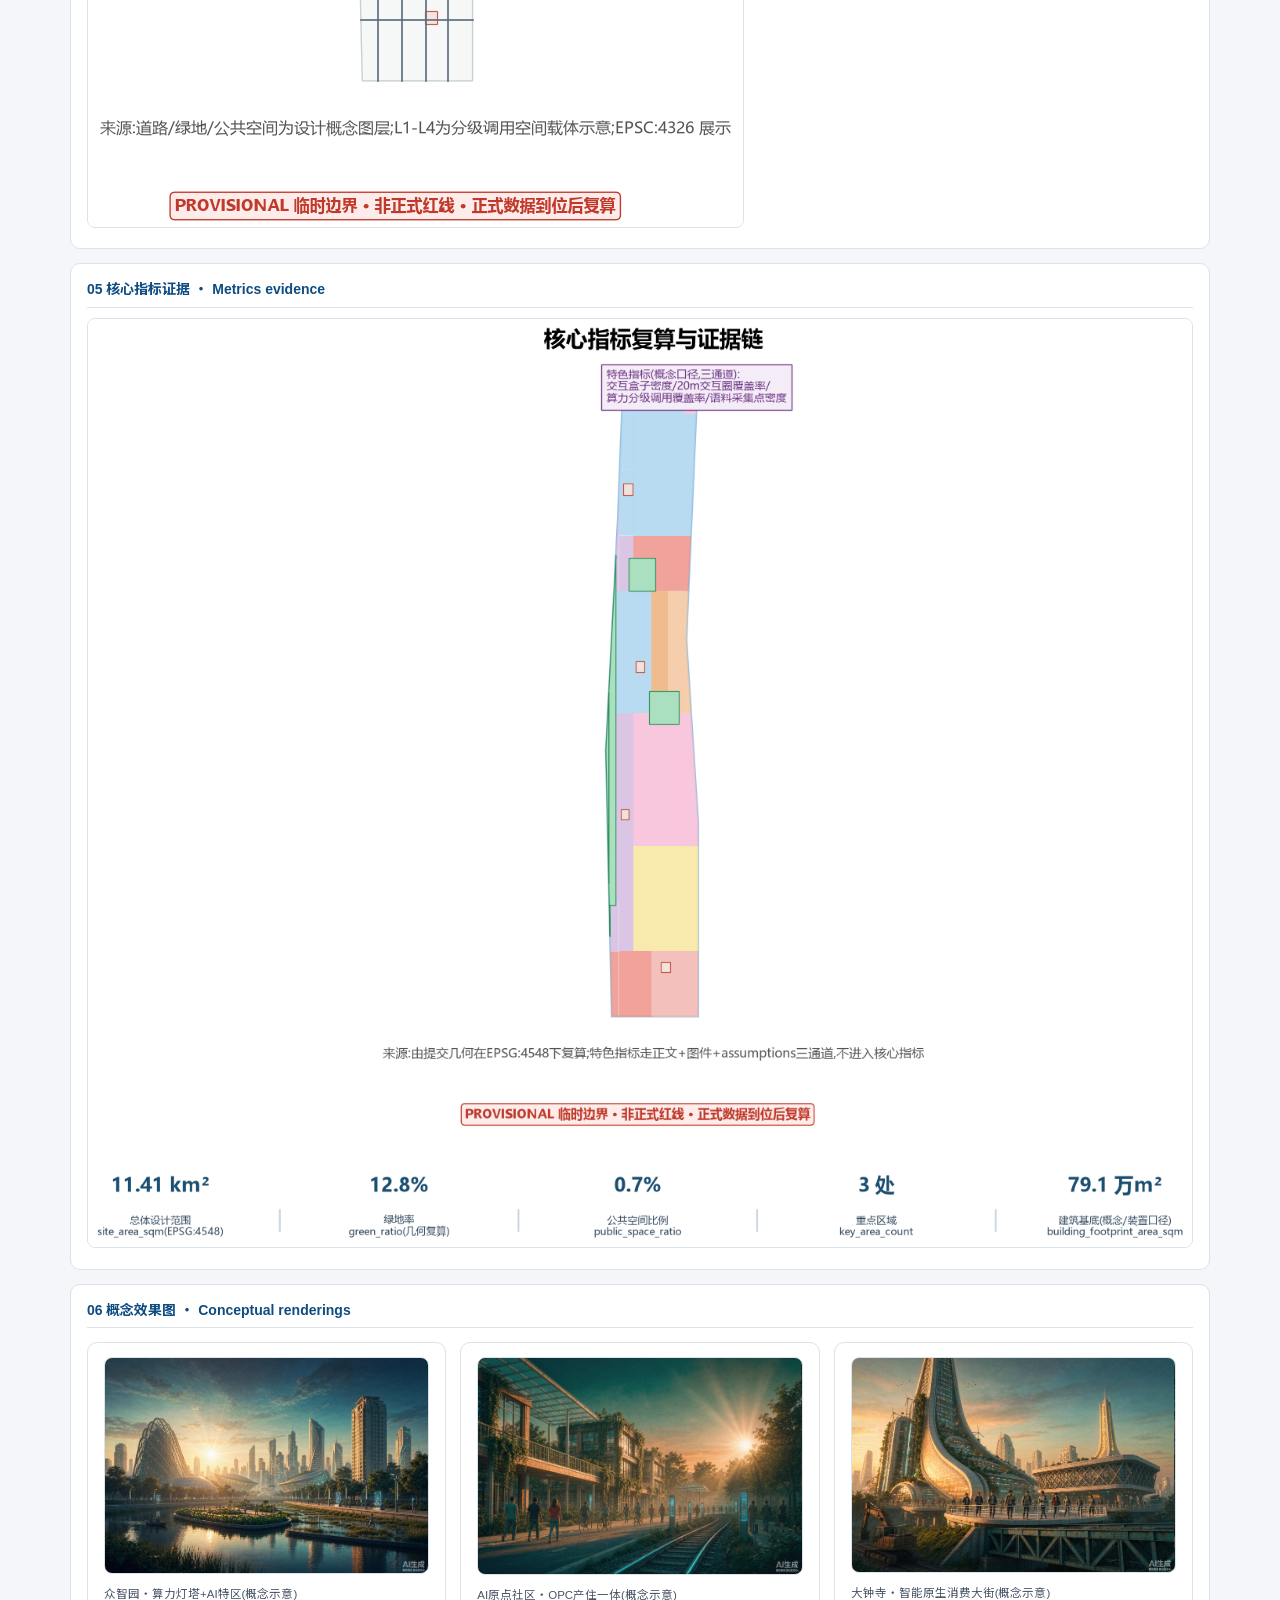
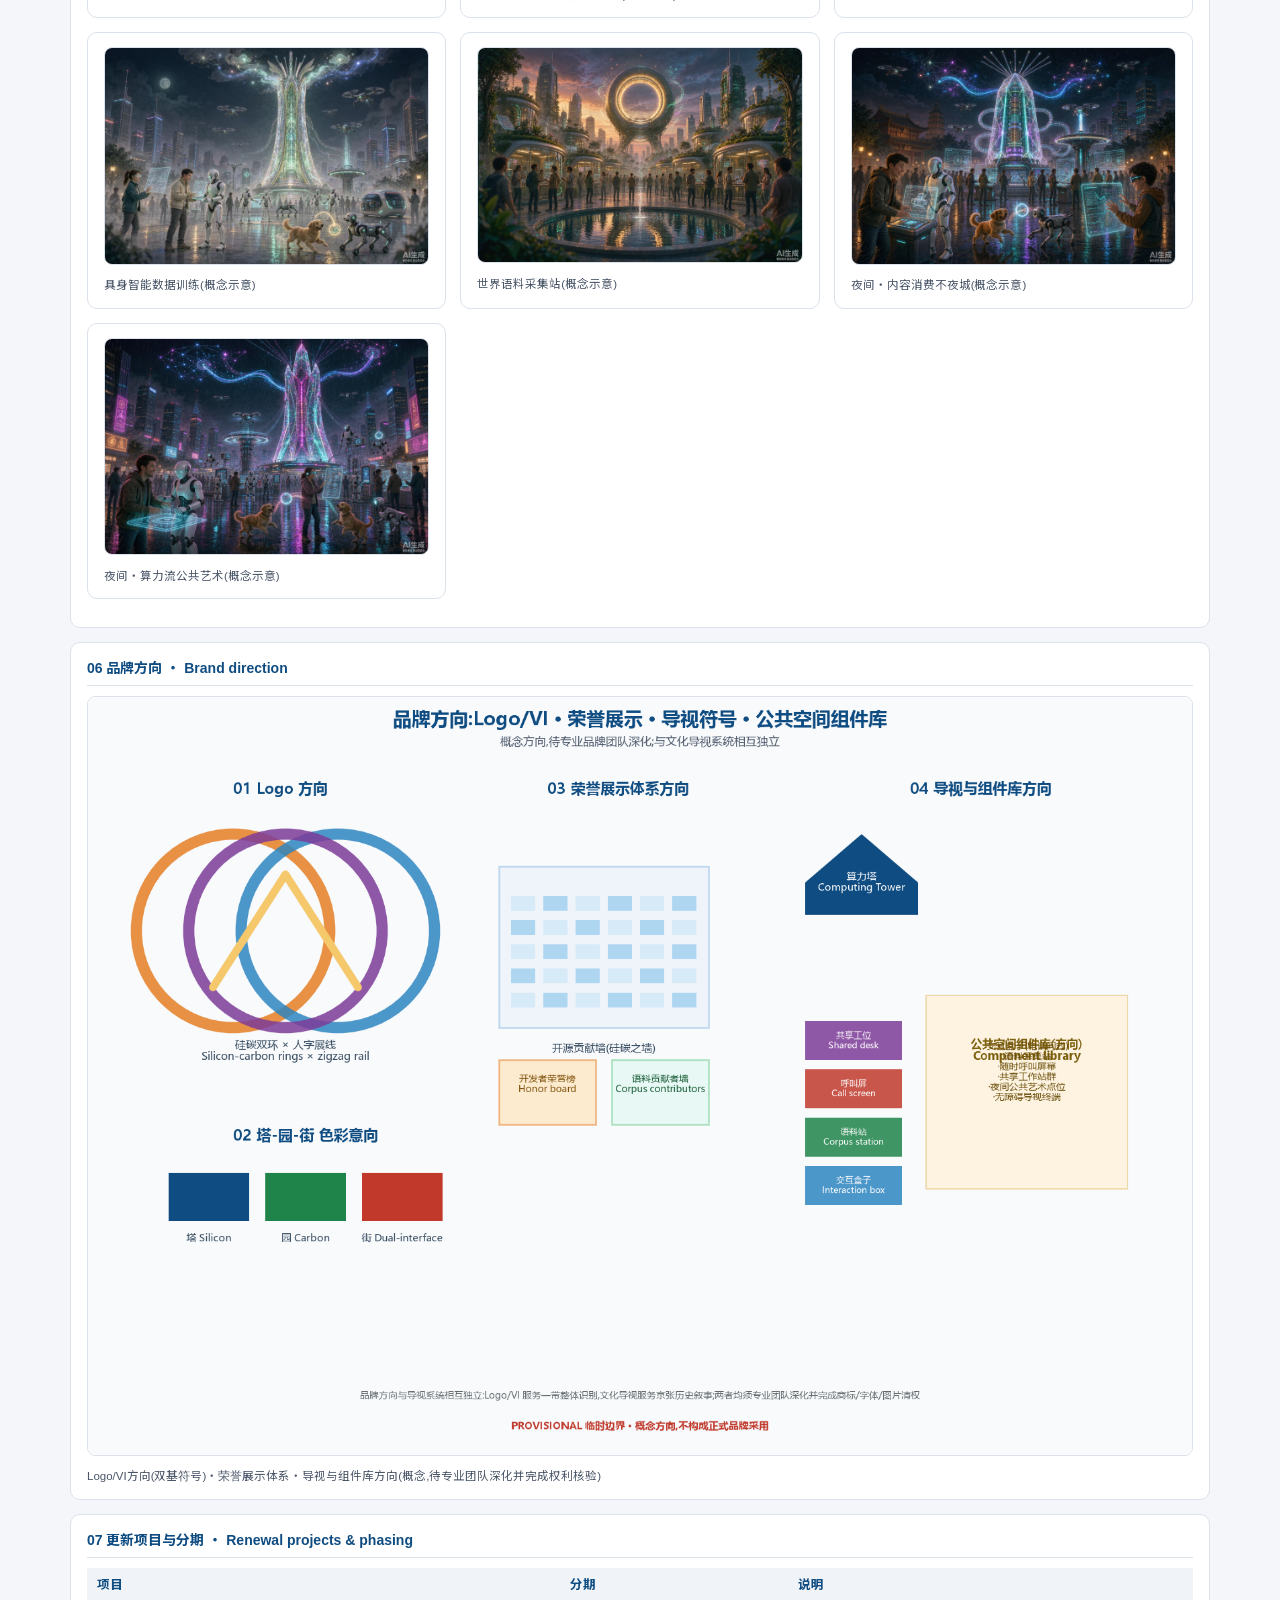
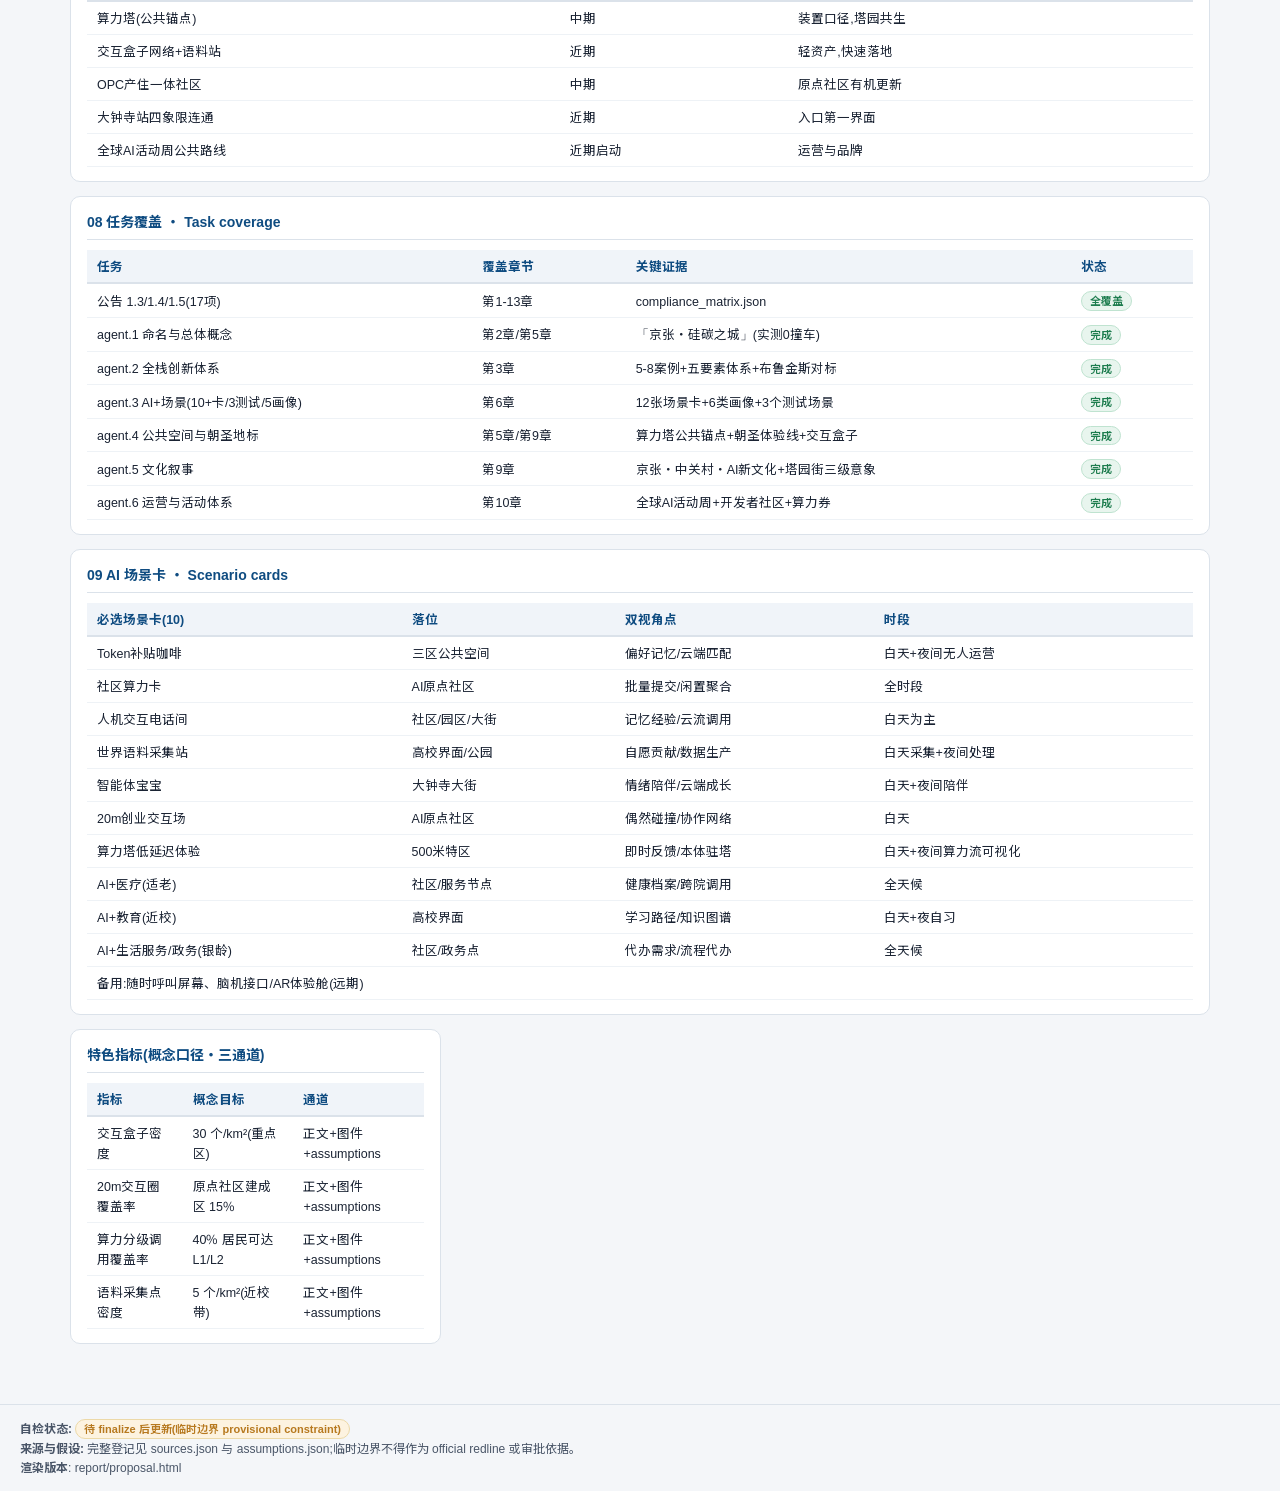
==== commit 9b204c2b: "Address review round 2: task closure table, case table, governance mechanisms, annual operations, de" ====
--- a/submissions/FAIR2026/jingzhang-silicon-carbon-city/visual/index.html
+++ b/submissions/FAIR2026/jingzhang-silicon-carbon-city/visual/index.html
@@ -4,10 +4,12 @@
 <meta charset="UTF-8">
 <meta name="viewport" content="width=device-width, initial-scale=1.0">
 <title>京张·硅碳之城 — 证据仪表盘</title>
+<link rel="stylesheet" href="../assets/fonts/fonts.css">
 <style>
+@font-face{font-family:"CJK Subset";src:url([data-uri]